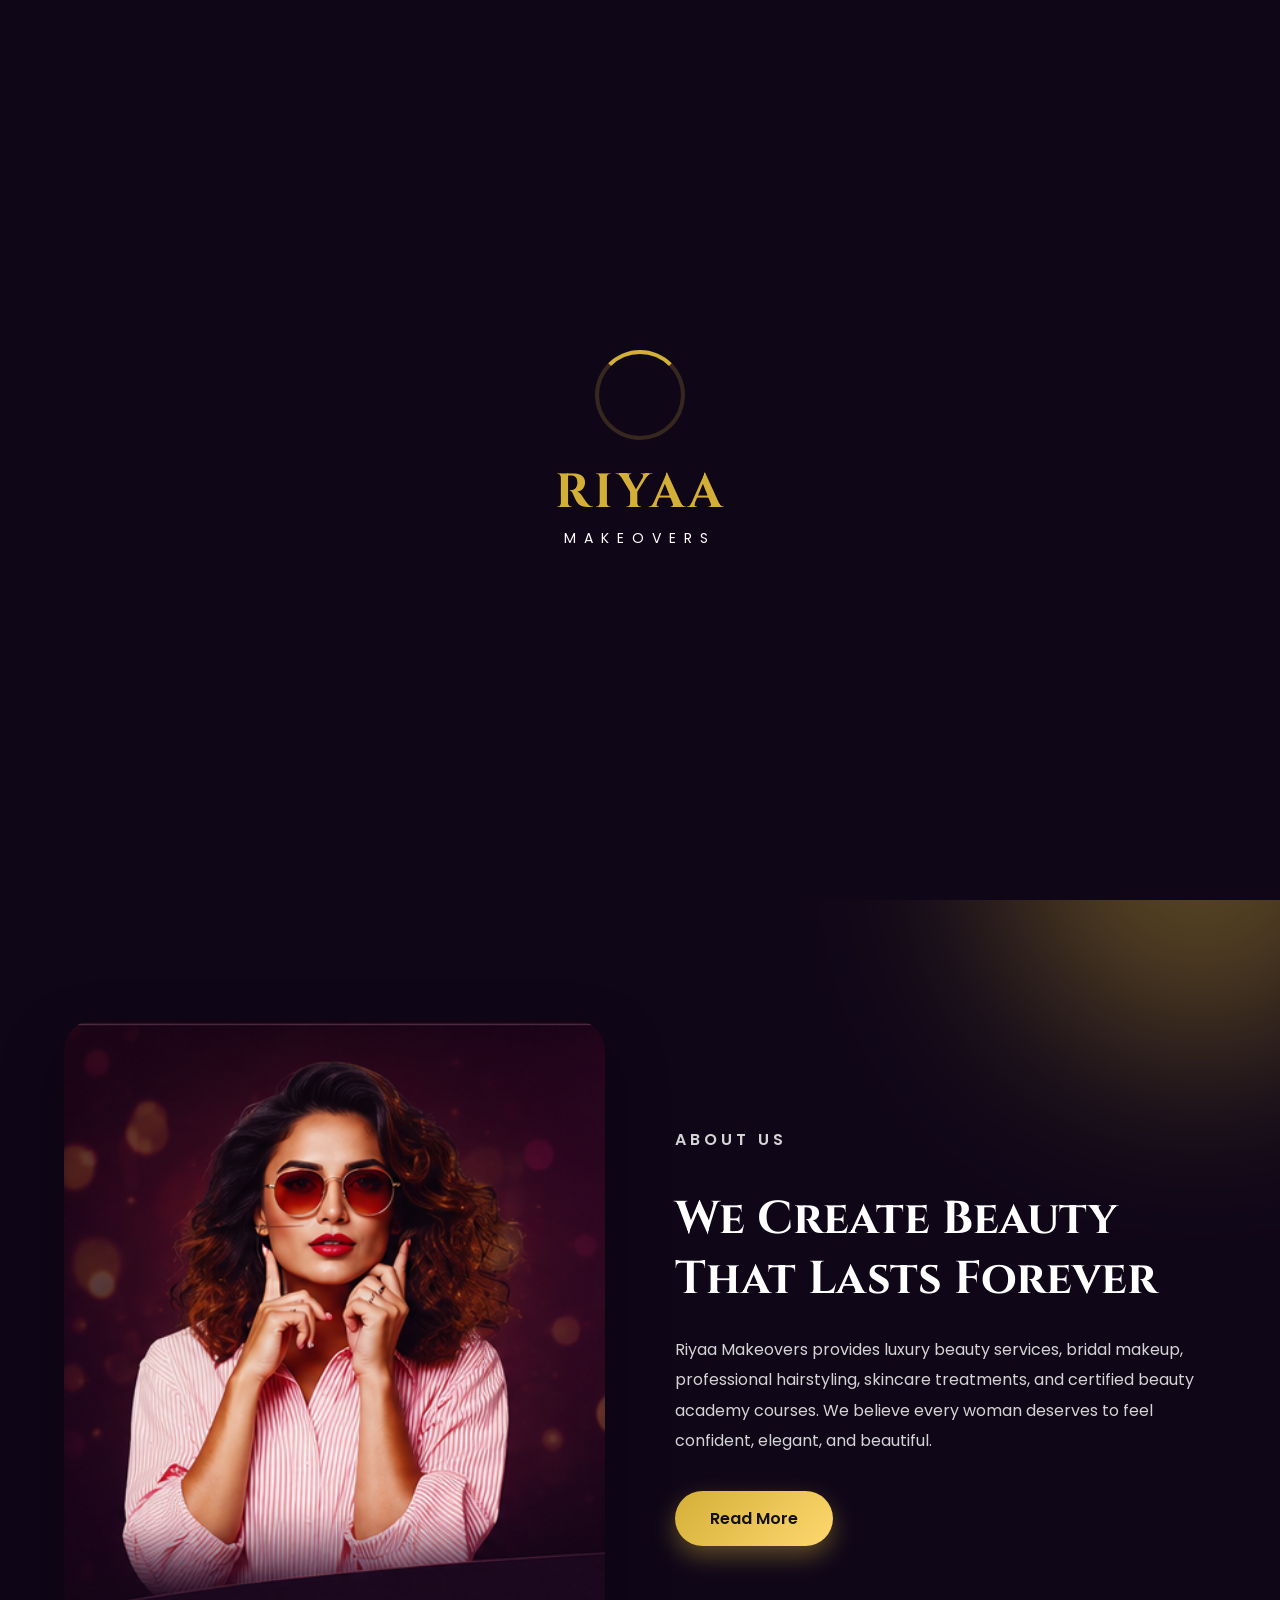
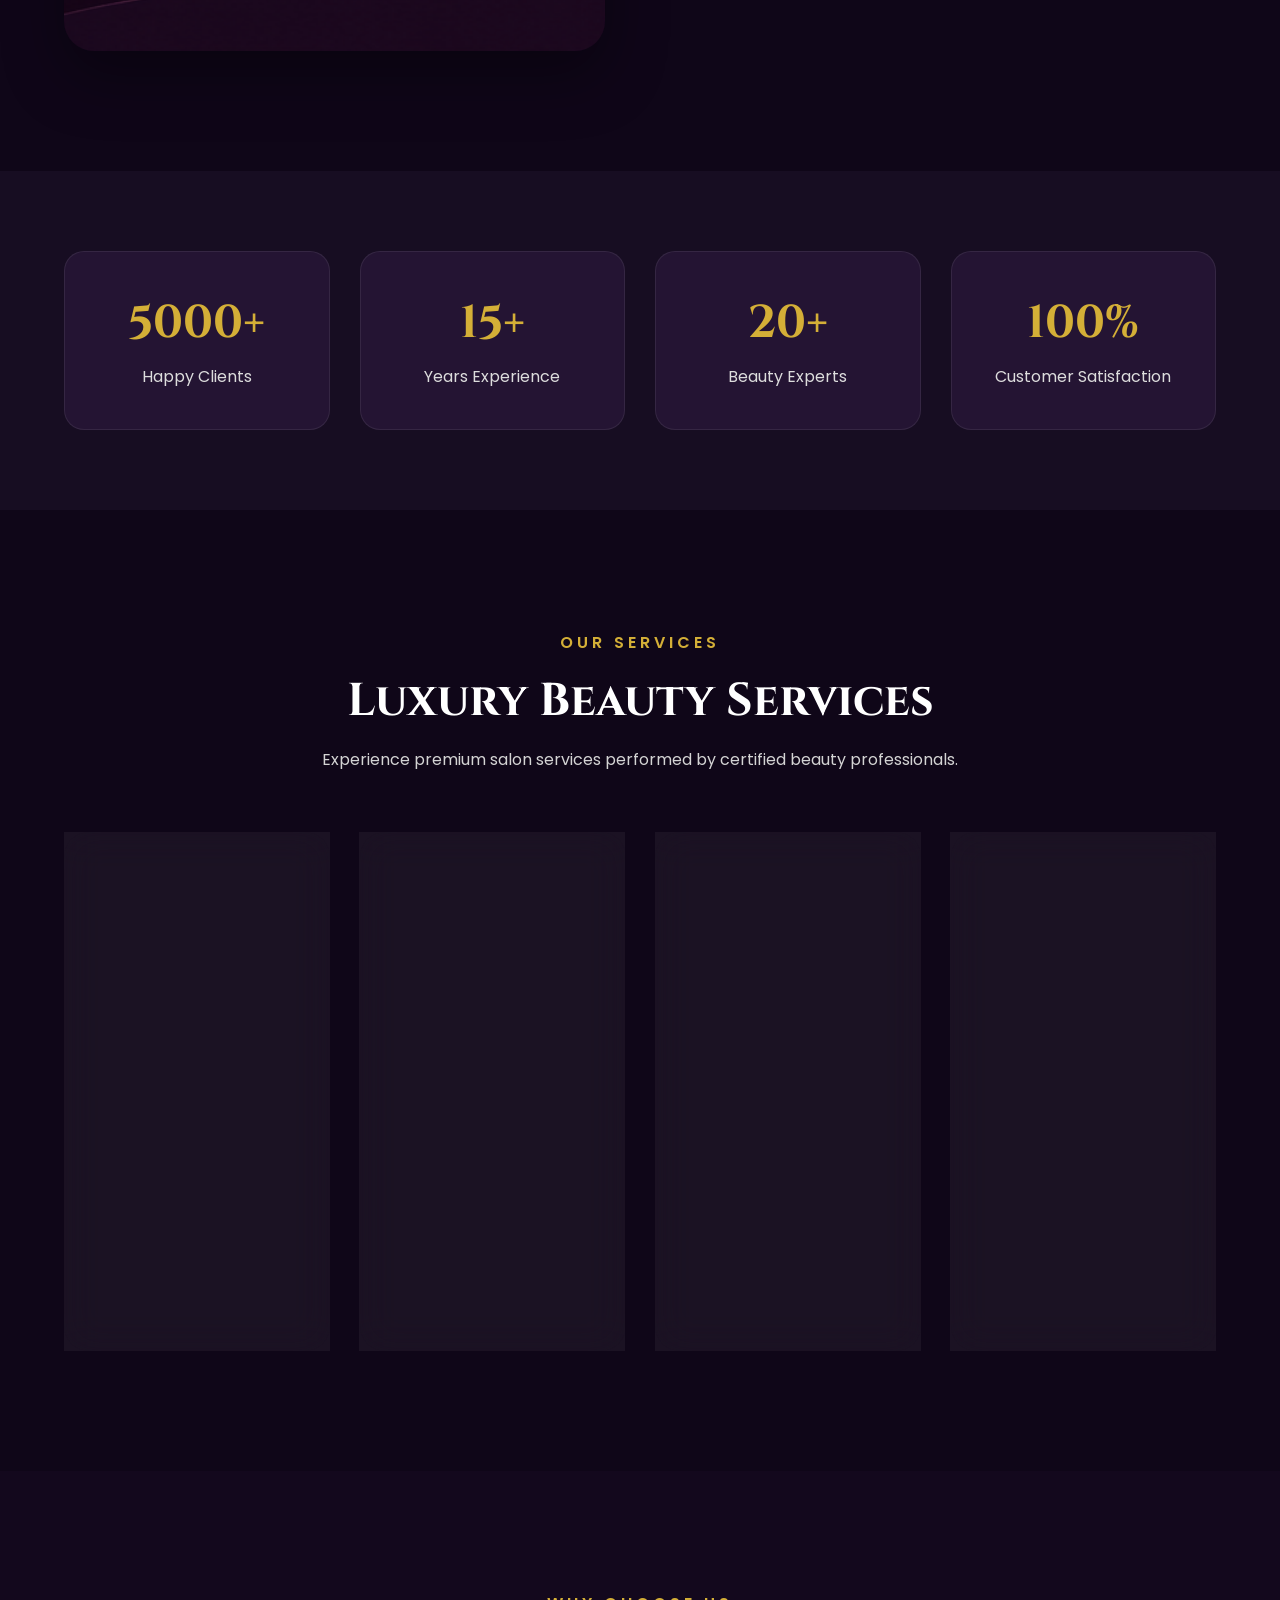
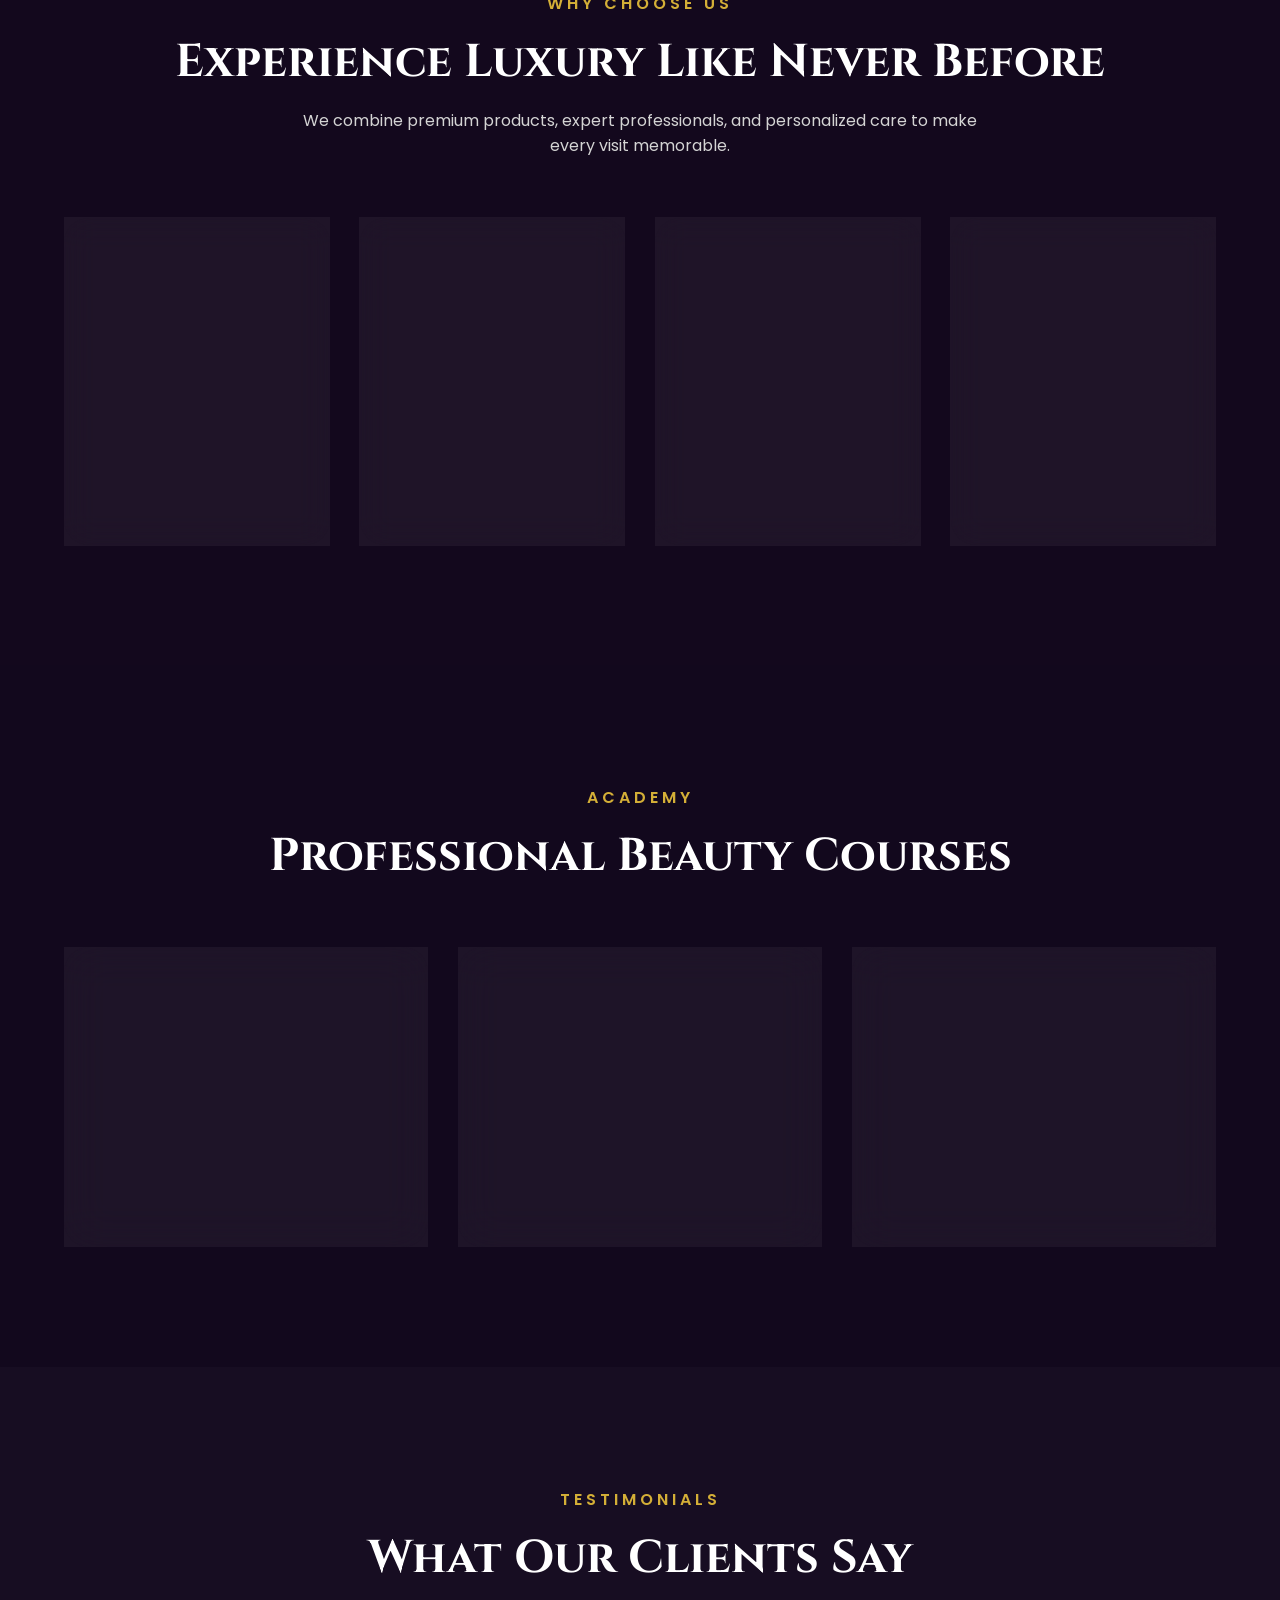
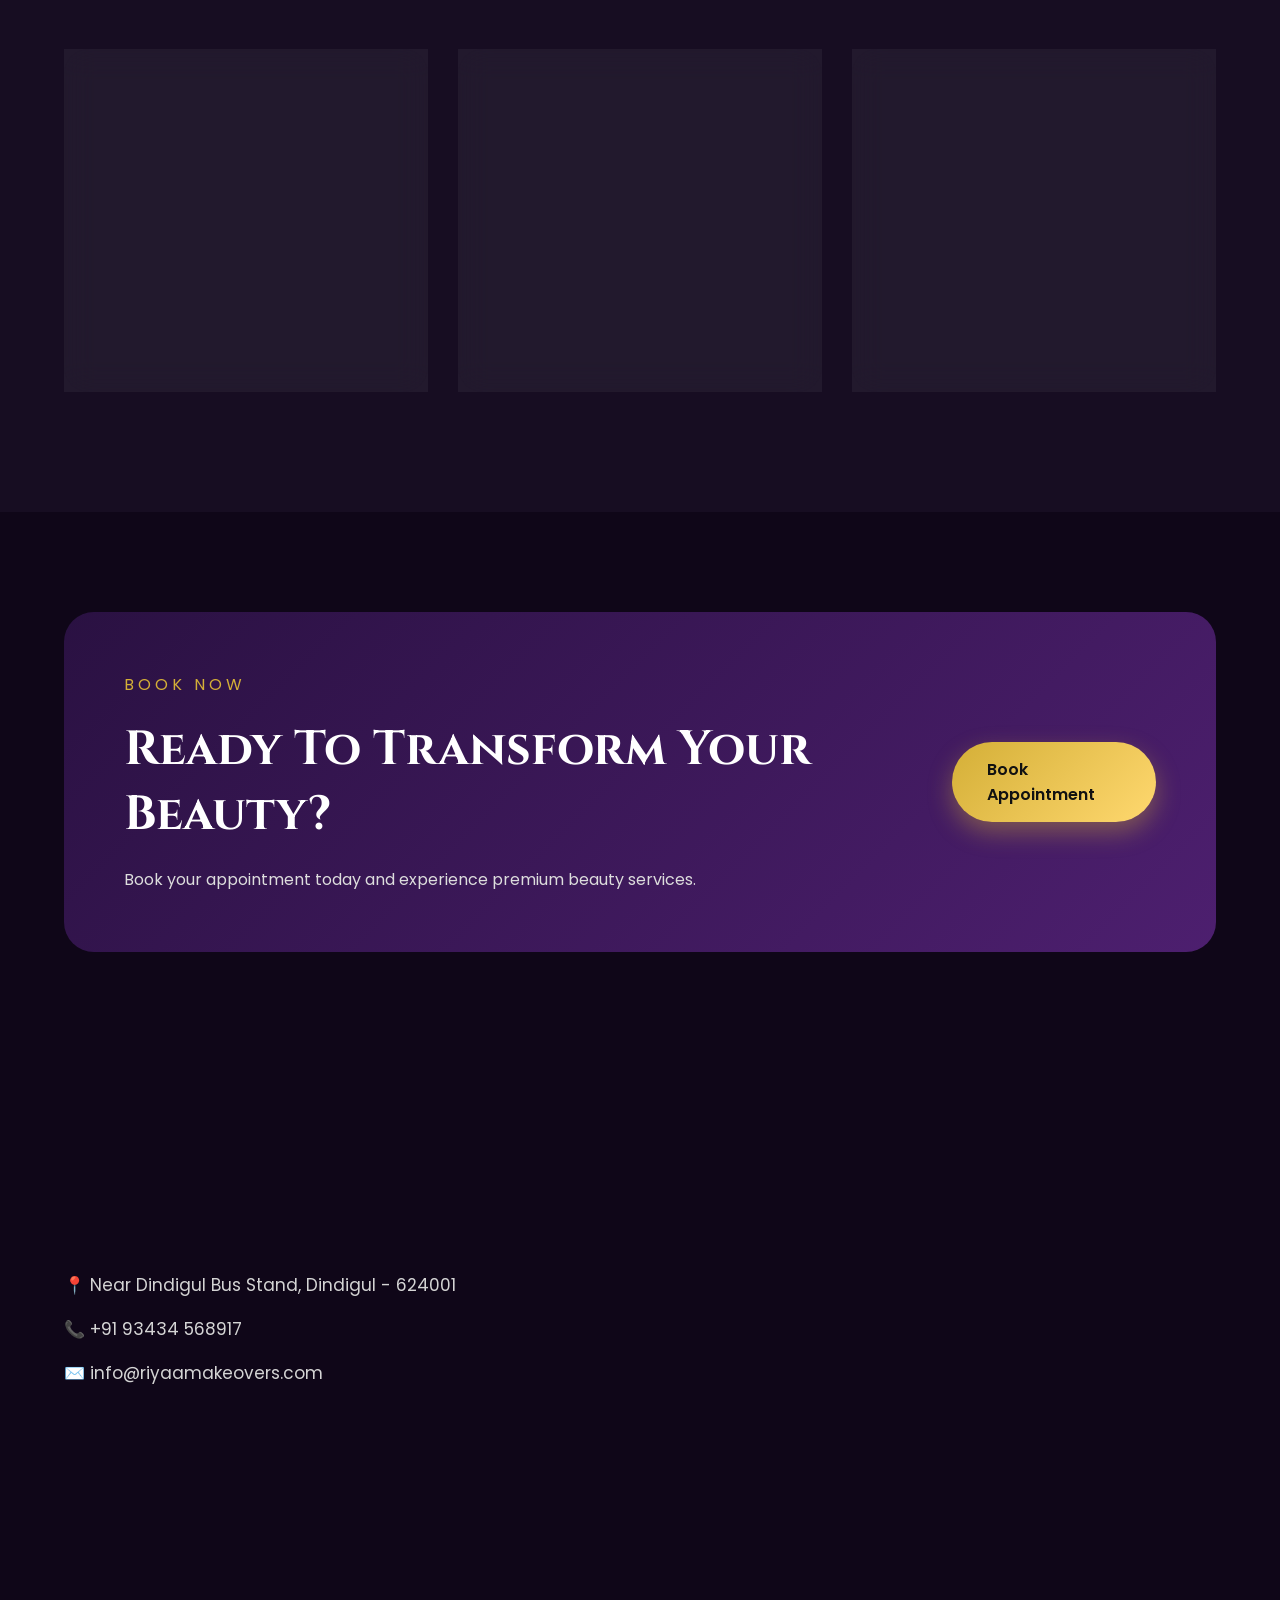
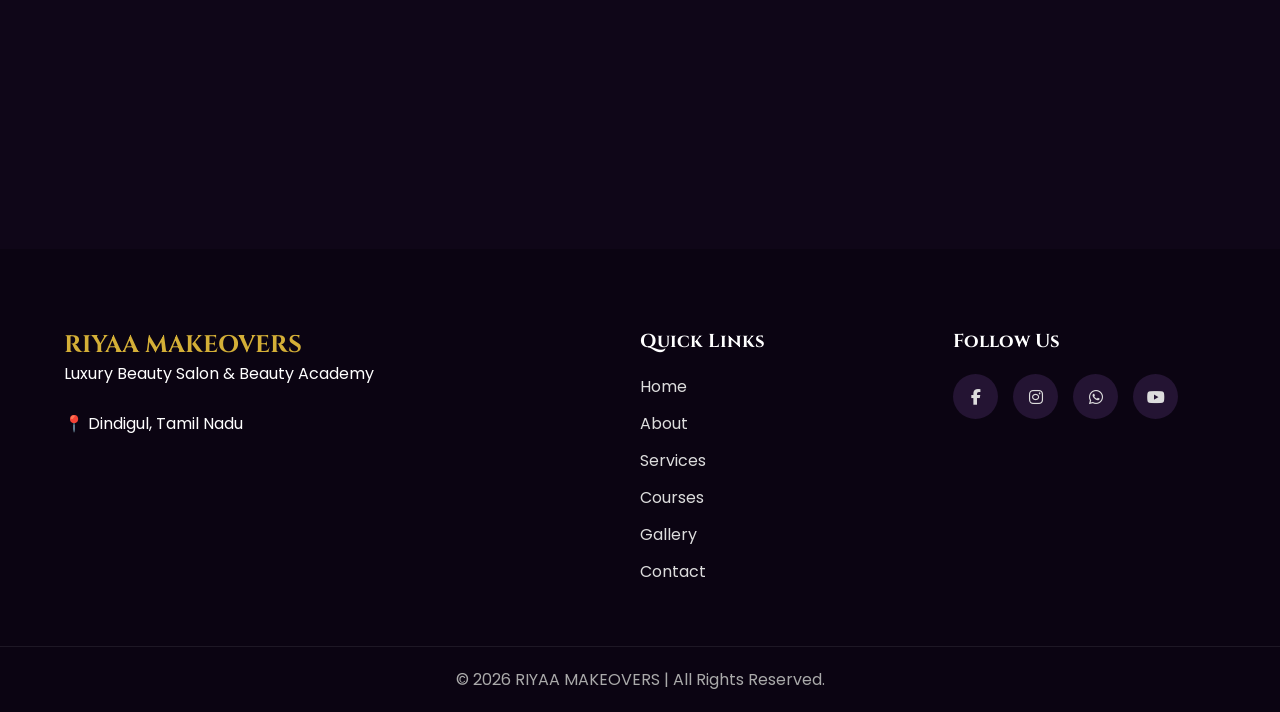
==== index.html @ b22c1e3c "initial commit" ====
<!DOCTYPE html>
<html lang="en">

<head>

    <meta charset="UTF-8">
    <meta name="viewport" content="width=device-width, initial-scale=1.0">

    <title>RIYAA MAKEOVERS | Luxury Beauty Salon</title>

    <!-- Google Fonts -->
    <link href="https://fonts.googleapis.com/css2?family=Cinzel:wght@400;600;700&family=Poppins:wght@300;400;500;600;700&display=swap" rel="stylesheet">

    <!-- Font Awesome -->
    <link rel="stylesheet"
        href="https://cdnjs.cloudflare.com/ajax/libs/font-awesome/6.7.1/css/all.min.css">

    <!-- AOS Animation -->
    <link rel="stylesheet"
        href="https://unpkg.com/aos@2.3.4/dist/aos.css">

    <!-- CSS -->
    <link rel="stylesheet" href="css/style.css">
    <link rel="stylesheet" href="css/responsive.css">

</head>

<body>

    <!--================ PRELOADER =================-->

<div id="preloader">

    <div class="loader">

        <div class="gold-ring"></div>

        <h2>RIYAA</h2>

        <span>MAKEOVERS</span>

    </div>

</div>

<!-- ================= Navbar ================= -->

<header class="header">

    <nav class="navbar container">

        <a href="index.html" class="logo">

            <h2>RIYAA</h2>

            <span>MAKEOVERS</span>

        </a>

        <ul class="nav-menu">

            <li><a href="index.html" class="active">Home</a></li>

            <li><a href="about.html">About</a></li>

            <li><a href="services.html">Services</a></li>

            <li><a href="courses.html">Courses</a></li>

            <li><a href="gallery.html">Gallery</a></li>

            <li><a href="contact.html">Contact</a></li>

        </ul>

        <a href="contact.html" class="btn">
            Book Appointment
        </a>

        <div class="menu-btn">
            <i class="fa-solid fa-bars"></i>
        </div>

    </nav>

</header>

<!-- ================= Hero ================= -->

<section class="hero">

    <!-- Left Side -->

    <div class="hero-left">

        <span class="hero-tag">
            Luxury Beauty Studio
        </span>

        <h1>

            Enhance Your

            <span>TRUE BEAUTY</span>

        </h1>

        <p>

            Bridal Makeup • Hair Styling • Skin Care •
            Beauty Academy

        </p>

        <div class="hero-buttons">

            <a href="contact.html" class="btn">
                Book Appointment
            </a>

            <a href="services.html" class="btn-outline">
                Explore Services
            </a>

        </div>

        <div class="hero-rating">

            ⭐⭐⭐⭐⭐

            <span>5000+ Happy Clients</span>

        </div>

    </div>

    <!-- Right Side -->

    <div class="hero-right">

        <div class="hero-image">

            <img src="images/right_model.png"
alt="Luxury Bridal Makeup">

        </div>

    </div>

    <div class="particles">

<span></span>

<span></span>

<span></span>

<span></span>

<span></span>

</div>

</section>

<!-- ================= Floating Glow ================= -->

<div class="glow glow1"></div>

<div class="glow glow2"></div>

<!-- ================= About Preview ================= -->

<section class="about-preview container">

    <div class="about-image" data-aos="fade-right">

        <img src="images/about.png"
alt="About Riyaa Makeovers">

    </div>

    <div class="about-content" data-aos="fade-left">

        <p class="section-tag">

            ABOUT US

        </p>

        <h2>

            We Create Beauty That Lasts Forever

        </h2>

        <p>

            Riyaa Makeovers provides luxury beauty services,
            bridal makeup,
            professional hairstyling,
            skincare treatments,
            and certified beauty academy courses.

            We believe every woman deserves to feel confident,
            elegant,
            and beautiful.

        </p>

        <a href="about.html" class="btn">

            Read More

        </a>

    </div>

</section>

<!-- ================= Statistics ================= -->

<section class="stats">

    <div class="container stats-container">

        <div class="stat-box">
            <h2>5000+</h2>
            <p>Happy Clients</p>
        </div>

        <div class="stat-box">
            <h2>15+</h2>
            <p>Years Experience</p>
        </div>

        <div class="stat-box">
            <h2>20+</h2>
            <p>Beauty Experts</p>
        </div>

        <div class="stat-box">
            <h2>100%</h2>
            <p>Customer Satisfaction</p>
        </div>

    </div>

</section>

<!-- ================= Services ================= -->

<section class="services container">

    <div class="section-title">

        <span>OUR SERVICES</span>

        <h2>Luxury Beauty Services</h2>

        <p>
            Experience premium salon services performed by
            certified beauty professionals.
        </p>

    </div>

    <div class="service-grid">

        <div class="service-card">

            <img src="images/bridal.jfif" alt="Bridal Makeup">

            <div class="service-content">

                <i class="fa-solid fa-crown"></i>

                <h3>Bridal Makeup</h3>

                <p>
                    Luxury bridal makeover with premium cosmetics.
                </p>

            </div>

        </div>

        <div class="service-card">

            <img src="images/hair_stylee.png" alt="Hair Styling">

            <div class="service-content">

                <i class="fa-solid fa-scissors"></i>

                <h3>Hair Styling</h3>

                <p>
                    Modern hairstyles for every special occasion.
                </p>

            </div>

        </div>

        <div class="service-card">

            <img src="images/skin_care.jfif" alt="Skin Care">

            <div class="service-content">

                <i class="fa-solid fa-spa"></i>

                <h3>Skin Care</h3>

                <p>
                    Professional facials & glowing skin treatments.
                </p>

            </div>

        </div>

        <div class="service-card">

            <img src="images/hair_spa.png" alt="Hair Spa">

            <div class="service-content">

                <i class="fa-solid fa-wand-magic-sparkles"></i>

                <h3>Hair Spa</h3>

                <p>
                    Nourishing treatments for healthy shiny hair.
                </p>

            </div>

        </div>

    </div>

</section>

<!--================ WHY CHOOSE US ================-->

<section class="why-choose">

    <div class="container">

        <div class="section-title">

            <span>WHY CHOOSE US</span>

            <h2>Experience Luxury Like Never Before</h2>

            <p>
                We combine premium products, expert professionals,
                and personalized care to make every visit memorable.
            </p>

        </div>

        <div class="choose-grid">

            <div class="choose-card">

                <i class="fa-solid fa-gem"></i>

                <h3>Premium Products</h3>

                <p>
                    We use only international quality beauty products.
                </p>

            </div>

            <div class="choose-card">

                <i class="fa-solid fa-user-tie"></i>

                <h3>Certified Experts</h3>

                <p>
                    Experienced artists trained in modern beauty trends.
                </p>

            </div>

            <div class="choose-card">

                <i class="fa-solid fa-heart"></i>

                <h3>Personal Care</h3>

                <p>
                    Every client receives customized beauty solutions.
                </p>

            </div>

            <div class="choose-card">

                <i class="fa-solid fa-award"></i>

                <h3>Luxury Experience</h3>

                <p>
                    Elegant interiors with a relaxing salon atmosphere.
                </p>

            </div>

        </div>

    </div>

</section>

<!-- ================= Courses ================= -->

<section class="courses">

    <div class="container">

        <div class="section-title">

            <span>ACADEMY</span>

            <h2>Professional Beauty Courses</h2>

        </div>

        <div class="course-grid">

            <div class="course-card">

                <i class="fa-solid fa-graduation-cap"></i>

                <h3>Professional Makeup Artist</h3>

                <p>6 Months Certification Program</p>

            </div>

            <div class="course-card">

                <i class="fa-solid fa-award"></i>

                <h3>Advanced Bridal Makeup</h3>

                <p>Master Class with Live Models</p>

            </div>

            <div class="course-card">

                <i class="fa-solid fa-certificate"></i>

                <h3>Beauty Parlour Diploma</h3>

                <p>Professional Career Training</p>

            </div>

        </div>

    </div>

</section>


<!-- ================= TESTIMONIAL ================= -->

<section class="testimonials">

    <div class="container">

        <div class="section-title">

            <span>TESTIMONIALS</span>

            <h2>What Our Clients Say</h2>

        </div>

        <div class="testimonial-grid">

            <div class="testimonial-card">

                <img src="images/priya.jfif" alt="">

                <h3>Priya</h3>

                <div class="stars">
                    ★★★★★
                </div>

                <p>

                    Amazing bridal makeup.
                    The team made my wedding day
                    truly memorable.

                </p>

            </div>

            <div class="testimonial-card">

                <img src="images/divya.jfif" alt="">

                <h3>Divya</h3>

                <div class="stars">
                    ★★★★★
                </div>

                <p>

                    Very professional service.
                    Highly recommended for bridal
                    makeup and hairstyles.

                </p>

            </div>

            <div class="testimonial-card">

                <img src="images/nisha.jfif" alt="">

                <h3>Nisha</h3>

                <div class="stars">
                    ★★★★★
                </div>

                <p>

                    Beautiful ambience,
                    friendly staff and
                    premium products.

                </p>

            </div>

        </div>

    </div>

</section>


<!-- ================= BOOK APPOINTMENT ================= -->

<section class="appointment">

    <div class="container appointment-container">

        <div class="appointment-content">

            <span>BOOK NOW</span>

            <h2>

                Ready To Transform
                Your Beauty?

            </h2>

            <p>

                Book your appointment today
                and experience premium
                beauty services.

            </p>

        </div>

        <div>

            <a href="contact.html" class="btn">

                Book Appointment

            </a>

        </div>

    </div>

</section>



<!-- ================= CONTACT ================= -->

<section class="contact-preview">

    <div class="container contact-grid">

        <div>

            <p>📍 Near Dindigul Bus Stand, Dindigul - 624001</p>

<p>📞 +91 93434 568917</p>

<p>✉️ info@riyaamakeovers.com</p>

        </div>

        <div>

            <iframe
src="https://maps.google.com/maps?q=Dindigul%20Tamil%20Nadu&t=&z=13&ie=UTF8&iwloc=&output=embed"
loading="lazy">
</iframe>

        </div>

    </div>

</section>

<!--================ BOOKING MODAL =================-->

<div class="booking-modal" id="bookingModal">

    <div class="booking-box">

        <span class="close-modal">&times;</span>

        <h2>Book Appointment</h2>

        <p>Luxury Beauty Experience Starts Here</p>

        <form id="bookingForm">

            <input type="text" placeholder="Full Name" required>

            <input type="tel" placeholder="Phone Number" required>

            <input type="email" placeholder="Email">

            <select>

                <option>Select Service</option>

                <option>Bridal Makeup</option>

                <option>Hair Styling</option>

                <option>Facial</option>

                <option>Hair Spa</option>

                <option>Beauty Course</option>

            </select>

            <input type="date">

            <textarea placeholder="Message"></textarea>

            <button type="submit" class="btn">

                Confirm Booking

            </button>

        </form>

    </div>

</div>



<!-- ================= FOOTER ================= -->

<footer>

    <div class="container footer-grid">

        <div>

            <h2>

                RIYAA MAKEOVERS

            </h2>

            <p>

Luxury Beauty Salon &
Beauty Academy

<br><br>

📍 Dindigul, Tamil Nadu

</p>

        </div>

        <div>

            <h3>Quick Links</h3>

            <ul>

                <li><a href="index.html">Home</a></li>

                <li><a href="about.html">About</a></li>

                <li><a href="services.html">Services</a></li>

                <li><a href="courses.html">Courses</a></li>

                <li><a href="gallery.html">Gallery</a></li>

                <li><a href="contact.html">Contact</a></li>

            </ul>

        </div>

        <div>

            <h3>Follow Us</h3>

            <div class="social-icons">

                <a href="#"><i class="fab fa-facebook-f"></i></a>

                <a href="#"><i class="fab fa-instagram"></i></a>

                <a href="#"><i class="fab fa-whatsapp"></i></a>

                <a href="#"><i class="fab fa-youtube"></i></a>

            </div>

        </div>

    </div>

    <div class="copyright">

        © 2026 RIYAA MAKEOVERS | All Rights Reserved.

    </div>

</footer>



<!-- ================= WHATSAPP ================= -->
<a href="https://wa.me/919343456891" target="_blank" class="whatsapp">

    <i class="fab fa-whatsapp"></i>

</a>



<!-- ================= SCROLL TOP ================= -->

<div class="scroll-top">

    <i class="fa-solid fa-arrow-up"></i>

</div>



<!-- ================= JS ================= -->

<script src="https://unpkg.com/aos@2.3.4/dist/aos.js"></script>

<script>

AOS.init({

duration:1000,

once:true

});

</script>

<script src="js/script.js"></script>



</body>

</html>
---- css/style.css ----
/*==============================
Google Font
==============================*/

*{
    margin:0;
    padding:0;
    box-sizing:border-box;
    scroll-behavior:smooth;
}

body{
    font-family:'Poppins',sans-serif;
    background:#0f0618;
    color:#fff;
    overflow-x:hidden;
}

h1,h2,h3,h4{
    font-family:'Cinzel',serif;
}

a{
    text-decoration:none;
}

ul{
    list-style:none;
}

img{
    width:100%;
    display:block;
}

.container{
    width:90%;
    max-width:1300px;
    margin:auto;
}

/*==============================
Colors
==============================*/

:root{

--primary:#D4AF37;
--secondary:#7E3AF2;
--dark:#0f0618;
--card:#1d112b;
--white:#fff;
--text:#d4d4d4;
--gradient:linear-gradient(135deg,#D4AF37,#FFD86F);

}

/*==============================
Buttons
==============================*/

.btn{

display:inline-block;

padding:15px 35px;

background:var(--gradient);

color:#111;

font-weight:600;

border-radius:40px;

transition:.4s;

box-shadow:0 10px 25px rgba(212,175,55,.4);

}

.btn:hover{

transform:translateY(-5px);

box-shadow:0 20px 40px rgba(212,175,55,.6);

}

.btn-outline{

display:inline-block;

padding:15px 35px;

border:2px solid var(--primary);

color:#fff;

border-radius:40px;

margin-left:15px;

transition:.4s;

}

.btn-outline:hover{

background:var(--primary);

color:#111;

}

/*==============================
Navbar
==============================*/

.header{

position:fixed;

top:0;

left:0;

width:100%;

z-index:1000;

background:rgba(15,6,24,.75);

backdrop-filter:blur(20px);

border-bottom:1px solid rgba(255,255,255,.08);

}

.navbar{

height:90px;

display:flex;

justify-content:space-between;

align-items:center;

}

.logo h2{

color:var(--primary);

font-size:34px;

letter-spacing:2px;

}

.logo span{

font-size:13px;

letter-spacing:5px;

color:#ddd;

}

.nav-menu{

display:flex;

gap:35px;

}

.nav-menu a{

color:white;

font-weight:500;

transition:.3s;

position:relative;

}

.nav-menu a:hover,

.nav-menu .active{

color:var(--primary);

}

.nav-menu a::after{

content:'';

position:absolute;

left:0;

bottom:-8px;

width:0;

height:2px;

background:var(--primary);

transition:.3s;

}

.nav-menu a:hover::after{

width:100%;

}

.menu-btn{

display:none;

font-size:28px;

cursor:pointer;

color:white;

}

/*==============================
Hero
==============================*/
/*====================================
Premium Hero
====================================*/

.hero{

min-height:100vh;

display:flex;

justify-content:space-between;

align-items:center;

padding:90px 8% 40px;

margin:0;

background:

radial-gradient(circle at top right,#6a1b9a22,transparent),

linear-gradient(135deg,#0f0618,#1b0d26,#100617);

overflow:hidden;

position:relative;

}

.hero-left{

width:50%;

z-index:2;

}

.hero-tag{

display:inline-block;

padding:8px 20px;

background:rgba(212,175,55,.15);

border:1px solid #D4AF37;

border-radius:30px;

color:#D4AF37;

margin-bottom:25px;

}

.hero h1{

font-size:72px;

line-height:1.1;

margin-bottom:25px;

}

.hero h1 span{

display:block;

background:linear-gradient(90deg,#FFD86F,#D4AF37);

-webkit-background-clip:text;

-webkit-text-fill-color:transparent;

}

.hero p{

font-size:18px;

color:#ccc;

line-height:1.8;

margin-bottom:40px;

}

.hero-buttons{

display:flex;

gap:20px;

margin-bottom:35px;

}

.hero-rating{

display:flex;

align-items:center;

gap:15px;

font-size:18px;

color:#FFD86F;

}

.hero-right{

width:45%;

display:flex;

justify-content:center;

position:relative;

}

.hero-image{

width:500px;

height:650px;

border-radius:30px;

overflow:hidden;

position:relative;

}

.hero-image::before{

content:"";

position:absolute;

width:500px;

height:500px;

background:#D4AF37;

filter:blur(120px);

opacity:.25;

z-index:-1;

animation:glow 5s infinite alternate;

}

.hero-image img{

width:100%;

height:100%;

object-fit:cover;

animation:floatImage 5s ease-in-out infinite;

}

@keyframes floatImage{

0%{

transform:translateY(0px);

}

50%{

transform:translateY(-20px);

}

100%{

transform:translateY(0px);

}

}

@keyframes glow{

0%{

transform:scale(1);

}

100%{

transform:scale(1.25);

}

}

.particles span{

position:absolute;

width:8px;

height:8px;

background:#D4AF37;

border-radius:50%;

animation:particle 10s linear infinite;

}

.particles span:nth-child(1){

left:10%;

animation-delay:0s;

}

.particles span:nth-child(2){

left:35%;

animation-delay:2s;

}

.particles span:nth-child(3){

left:60%;

animation-delay:4s;

}

.particles span:nth-child(4){

left:80%;

animation-delay:6s;

}

.particles span:nth-child(5){

left:95%;

animation-delay:8s;

}

@keyframes particle{

0%{

transform:translateY(100vh);

opacity:0;

}

30%{

opacity:1;

}

100%{

transform:translateY(-120px);

opacity:0;

}

}

/*====================================
Floating Glow Background
====================================*/

.glow{
    position:absolute;
    border-radius:50%;
    filter:blur(100px);
    opacity:.4;
    z-index:0;
}

.glow1{
    width:350px;
    height:350px;
    background:#7E3AF2;
    top:120px;
    left:-100px;
    animation:moveGlow1 8s infinite alternate ease-in-out;
}

.glow2{
    width:400px;
    height:400px;
    background:#D4AF37;
    bottom:-150px;
    right:-120px;
    animation:moveGlow2 10s infinite alternate ease-in-out;
}

/*====================================
About Section
====================================*/

.about-preview{

    display:grid;
    grid-template-columns:1fr 1fr;
    gap:70px;
    align-items:center;
    padding:120px 0;
}

.about-image img{

    border-radius:30px;
    box-shadow:0 25px 60px rgba(0,0,0,.35);

}

.section-tag{

    color:var(--primary);
    font-weight:600;
    letter-spacing:4px;
    margin-bottom:20px;
}

.about-content h2{

    font-size:46px;
    margin-bottom:25px;
    line-height:1.3;

}

.about-content p{

    color:var(--text);
    line-height:1.9;
    margin-bottom:35px;

}

/*====================================
Statistics
====================================*/

.stats{

    padding:80px 0;
    background:#170d22;

}

.stats-container{

    display:grid;
    grid-template-columns:repeat(4,1fr);
    gap:30px;

}

.stat-box{

    background:#241433;
    border-radius:20px;
    padding:40px;
    text-align:center;
    transition:.4s;
    border:1px solid rgba(255,255,255,.08);

}

.stat-box:hover{

    transform:translateY(-12px);
    border-color:var(--primary);
    box-shadow:0 20px 40px rgba(212,175,55,.18);

}

.stat-box h2{

    font-size:46px;
    color:var(--primary);
    margin-bottom:10px;

}

.stat-box p{

    color:#ddd;

}

/*====================================
Section Title
====================================*/

.section-title{

    text-align:center;
    margin-bottom:60px;

}

.section-title span{

    color:var(--primary);
    letter-spacing:4px;
    font-weight:600;

}

.section-title h2{

    font-size:46px;
    margin-top:15px;
    margin-bottom:15px;

}

.section-title p{

    color:var(--text);
    max-width:700px;
    margin:auto;

}

/*====================================
Services
====================================*/

.services{

    padding:120px 0;

}

.service-grid{

    display:grid;
    grid-template-columns:repeat(4,1fr);
    gap:30px;

}

.service-card{

    background:rgba(255,255,255,.05);
    backdrop-filter:blur(18px);
    border-radius:25px;
    overflow:hidden;
    transition:.45s;
    border:1px solid rgba(255,255,255,.08);

}

.service-card:hover{

    transform:translateY(-15px);
    box-shadow:0 25px 60px rgba(212,175,55,.22);

}

.service-card img{

    height:260px;
    object-fit:cover;
    transition:.5s;

}

.service-card:hover img{

    transform:scale(1.08);

}

.service-content{

    padding:30px;

}

.service-content i{

    font-size:36px;
    color:var(--primary);
    margin-bottom:18px;

}

.service-content h3{

    margin-bottom:15px;
    font-size:26px;

}

.service-content p{

    color:var(--text);
    line-height:1.8;

}

/*====================================
Courses Section
====================================*/

.courses{
    padding:120px 0;
    background:#12081d;
}

.course-grid{
    display:grid;
    grid-template-columns:repeat(3,1fr);
    gap:30px;
}

.course-card{
    background:rgba(255,255,255,.05);
    backdrop-filter:blur(20px);
    border-radius:25px;
    padding:50px 35px;
    text-align:center;
    transition:.4s;
    border:1px solid rgba(255,255,255,.08);
}

.course-card:hover{
    transform:translateY(-15px);
    border-color:var(--primary);
    box-shadow:0 20px 50px rgba(212,175,55,.25);
}

.course-card i{
    font-size:55px;
    color:var(--primary);
    margin-bottom:25px;
}

.course-card h3{
    font-size:28px;
    margin-bottom:15px;
}

.course-card p{
    color:var(--text);
    line-height:1.8;
}

/*====================================
Gallery
====================================*/

.gallery{
    padding:120px 0;
}

.gallery-grid{
    display:grid;
    grid-template-columns:repeat(3,1fr);
    gap:25px;
}

.gallery-grid img{
    height:350px;
    object-fit:cover;
    border-radius:20px;
    transition:.5s;
    cursor:pointer;
}

.gallery-grid img:hover{
    transform:scale(1.05);
    box-shadow:0 20px 50px rgba(212,175,55,.30);
}

/*====================================
Testimonials
====================================*/

.testimonials{
    padding:120px 0;
    background:#170d22;
}

.testimonial-grid{
    display:grid;
    grid-template-columns:repeat(3,1fr);
    gap:30px;
}

.testimonial-card{
    background:rgba(255,255,255,.05);
    backdrop-filter:blur(15px);
    border-radius:25px;
    padding:35px;
    text-align:center;
    transition:.4s;
}

.testimonial-card:hover{
    transform:translateY(-10px);
    box-shadow:0 20px 45px rgba(212,175,55,.20);
}

.testimonial-card img{
    width:90px;
    height:90px;
    border-radius:50%;
    object-fit:cover;
    margin:auto;
    margin-bottom:20px;
    border:3px solid var(--primary);
}

.testimonial-card h3{
    margin-bottom:10px;
}

.stars{
    color:#FFD700;
    font-size:18px;
    margin-bottom:15px;
}

.testimonial-card p{
    color:var(--text);
    line-height:1.8;
}

/*====================================
Appointment Banner
====================================*/

.appointment{
    padding:100px 0;
}

.appointment-container{
    background:linear-gradient(135deg,#2a1142,#4d1f6f);
    border-radius:30px;
    padding:60px;
    display:flex;
    justify-content:space-between;
    align-items:center;
}

.appointment-content span{
    color:var(--primary);
    letter-spacing:4px;
}

.appointment-content h2{
    font-size:48px;
    margin:20px 0;
}

.appointment-content p{
    color:#ddd;
}

/*====================================
Contact
====================================*/

.contact-preview{
    padding:120px 0;
}

.contact-grid{
    display:grid;
    grid-template-columns:1fr 1fr;
    gap:60px;
}

.contact-grid iframe{
    width:100%;
    height:350px;
    border:none;
    border-radius:20px;
}

.contact-grid h2{
    margin-bottom:25px;
}

.contact-grid p{
    margin-bottom:18px;
    color:var(--text);
    font-size:17px;
}

/*====================================
Footer
====================================*/

footer{
    background:#0b0412;
    padding-top:80px;
}

.footer-grid{
    display:grid;
    grid-template-columns:2fr 1fr 1fr;
    gap:50px;
    padding-bottom:50px;
}

.footer-grid h2{
    color:var(--primary);
}

.footer-grid h3{
    margin-bottom:20px;
}

.footer-grid ul li{
    margin-bottom:12px;
}

.footer-grid a{
    color:#ddd;
    transition:.3s;
}

.footer-grid a:hover{
    color:var(--primary);
}

.social-icons{
    display:flex;
    gap:15px;
}

.social-icons a{
    width:45px;
    height:45px;
    display:flex;
    justify-content:center;
    align-items:center;
    background:#241433;
    border-radius:50%;
    transition:.3s;
}

.social-icons a:hover{
    background:var(--primary);
    color:#111;
}

.copyright{
    text-align:center;
    padding:20px;
    border-top:1px solid rgba(255,255,255,.08);
    color:#aaa;
}

/*====================================
Floating Buttons
====================================*/

.whatsapp,
.scroll-top{
    position:fixed;
    right:25px;
    width:55px;
    height:55px;
    border-radius:50%;
    display:flex;
    justify-content:center;
    align-items:center;
    color:#fff;
    font-size:24px;
    z-index:999;
    cursor:pointer;
}

.whatsapp{
    bottom:90px;
    background:#25D366;
}

.scroll-top{
    bottom:20px;
    background:var(--primary);
    color:#111;
}

/*====================================
Animations
====================================*/

@keyframes float{
    0%{
        transform:translateY(0);
    }
    50%{
        transform:translateY(-20px);
    }
    100%{
        transform:translateY(0);
    }
}

@keyframes moveGlow1{
    from{
        transform:translate(0,0);
    }
    to{
        transform:translate(100px,80px);
    }
}

@keyframes moveGlow2{
    from{
        transform:translate(0,0);
    }
    to{
        transform:translate(-100px,-60px);
    }
}

/*==============================
Mouse Glow
==============================*/

.mouse-glow{

position:fixed;

width:180px;

height:180px;

background:radial-gradient(circle,rgba(212,175,55,.18),transparent);

pointer-events:none;

border-radius:50%;

transform:translate(-50%,-50%);

z-index:0;

transition:.08s;

}

.scroll-top{

display:none;

}

/*==============================
Booking Modal
==============================*/

.booking-modal{

position:fixed;

top:0;

left:0;

width:100%;

height:100%;

background:rgba(0,0,0,.75);

display:flex;

justify-content:center;

align-items:center;

opacity:0;

visibility:hidden;

transition:.4s;

z-index:99999;

backdrop-filter:blur(8px);

}

.booking-modal.active{

opacity:1;

visibility:visible;

}

.booking-box{

width:500px;

background:#1a0d27;

padding:40px;

border-radius:25px;

border:1px solid rgba(255,255,255,.1);

box-shadow:0 20px 50px rgba(0,0,0,.5);

position:relative;

animation:popup .4s ease;

}

.booking-box h2{

text-align:center;

margin-bottom:10px;

color:var(--primary);

}

.booking-box p{

text-align:center;

margin-bottom:30px;

color:#bbb;

}

.booking-box input,

.booking-box select,

.booking-box textarea{

width:100%;

padding:15px;

margin-bottom:18px;

border:none;

border-radius:12px;

background:#2a173c;

color:white;

outline:none;

}

.booking-box textarea{

height:120px;

resize:none;

}

.close-modal{

position:absolute;

top:15px;

right:20px;

font-size:30px;

cursor:pointer;

color:white;

}

@keyframes popup{

from{

transform:scale(.7);

opacity:0;

}

to{

transform:scale(1);

opacity:1;

}

}

/*====================================
Preloader
====================================*/

#preloader{

position:fixed;

top:0;

left:0;

width:100%;

height:100%;

background:#0f0618;

display:flex;

justify-content:center;

align-items:center;

z-index:999999;

transition:.8s;

}

.loader{

text-align:center;

}

.loader h2{

color:#D4AF37;

font-size:48px;

letter-spacing:4px;

margin-top:20px;

}

.loader span{

color:white;

letter-spacing:8px;

font-size:14px;

}

.gold-ring{

width:90px;

height:90px;

border-radius:50%;

border:4px solid rgba(212,175,55,.2);

border-top:4px solid #D4AF37;

margin:auto;

animation:spin 1.2s linear infinite;

}

@keyframes spin{

100%{

transform:rotate(360deg);

}
}

/*====================================
Why Choose Us
====================================*/

.why-choose{

padding:120px 0;

background:#13081d;

}

.choose-grid{

display:grid;

grid-template-columns:repeat(4,1fr);

gap:30px;

margin-top:60px;

}

.choose-card{

background:rgba(255,255,255,.05);

backdrop-filter:blur(15px);

padding:40px;

text-align:center;

border-radius:25px;

transition:.4s;

border:1px solid rgba(255,255,255,.08);

}

.choose-card:hover{

transform:translateY(-15px);

box-shadow:0 20px 50px rgba(212,175,55,.2);

border-color:#D4AF37;

}

.choose-card i{

font-size:55px;

color:#D4AF37;

margin-bottom:25px;

}

.choose-card h3{

margin-bottom:15px;

font-size:24px;

}

.choose-card p{

color:#cfcfcf;

line-height:1.8;

}

/*==============================
Page Banner
==============================*/

.page-banner{

padding:180px 0 80px;

text-align:center;

background:linear-gradient(135deg,#13081d,#2d1247);

}

.page-banner h1{

font-size:60px;

color:#D4AF37;

margin-bottom:15px;

}

.page-banner p{

color:#ddd;

}

/*==============================
About Page
==============================*/

.about-page{

display:grid;

grid-template-columns:1fr 1fr;

gap:70px;

padding:100px 0;

align-items:center;

}

.about-page img{

border-radius:25px;

}

.mission{

padding:100px 0;

background:#170d22;

}

.mission-grid{

display:grid;

grid-template-columns:repeat(3,1fr);

gap:30px;

}

.mission-box{

padding:40px;

background:#241433;

text-align:center;

border-radius:20px;

}

.mission-box i{

font-size:50px;

color:#D4AF37;

margin-bottom:20px;

}

.team{

padding:100px 0;

}

.team-grid{

display:grid;

grid-template-columns:repeat(3,1fr);

gap:30px;

}

.team-card{

text-align:center;

background:#241433;

padding:20px;

border-radius:20px;

transition:.3s;

}

.team-card:hover{

transform:translateY(-10px);

}

.team-card img{

height:350px;

object-fit:cover;

border-radius:20px;

margin-bottom:20px;

}

/*==============================
Services Page
==============================*/

.services-page{

padding:100px 0;

display:grid;

grid-template-columns:repeat(3,1fr);

gap:35px;

}

.services-page .service-card{

background:#241433;

border-radius:25px;

overflow:hidden;

transition:.4s;

}

.services-page .service-card:hover{

transform:translateY(-12px);

box-shadow:0 20px 45px rgba(212,175,55,.25);

}

.services-page img{

height:260px;

object-fit:cover;

}

.services-page .service-content{

padding:30px;

text-align:center;

}

.services-page h3{

margin-bottom:15px;

}

.services-page h4{

margin:20px 0;

color:#D4AF37;

font-size:24px;

}

/*==============================
Courses Page
==============================*/

.courses-page{

padding:100px 0;

display:grid;

grid-template-columns:repeat(3,1fr);

gap:35px;

}

.courses-page .course-card{

background:#241433;

padding:40px;

border-radius:25px;

text-align:center;

transition:.4s;

}

.courses-page .course-card:hover{

transform:translateY(-12px);

box-shadow:0 20px 45px rgba(212,175,55,.25);

}

.courses-page i{

font-size:55px;

color:#D4AF37;

margin-bottom:20px;

}

.courses-page ul{

text-align:left;

margin:25px 0;

}

.courses-page ul li{

margin-bottom:12px;

color:#ddd;

}

.courses-page h4{

color:#D4AF37;

font-size:28px;

margin-bottom:25px;

}

/*==============================
Academy Benefits
==============================*/

.academy-benefits{

padding:100px 0;

background:#170d22;

}

.benefit-grid{

display:grid;

grid-template-columns:repeat(4,1fr);

gap:30px;

}

.benefit-card{

background:#241433;

padding:40px;

text-align:center;

border-radius:20px;

transition:.4s;

}

.benefit-card:hover{

transform:translateY(-10px);

}

.benefit-card i{

font-size:45px;

color:#D4AF37;

margin-bottom:20px;

}

/*==============================
Gallery Page
==============================*/

.gallery-page{

padding:100px 0;

display:grid;

grid-template-columns:repeat(4,1fr);

gap:25px;

}

.gallery-item{

position:relative;

overflow:hidden;

border-radius:20px;

cursor:pointer;

}

.gallery-item img{

width:100%;

height:350px;

object-fit:cover;

transition:.5s;

}

.gallery-item:hover img{

transform:scale(1.1);

}

.overlay{

position:absolute;

left:0;

bottom:-100%;

width:100%;

padding:25px;

background:linear-gradient(transparent,rgba(0,0,0,.85));

transition:.4s;

}

.gallery-item:hover .overlay{

bottom:0;

}

.overlay h3{

color:#fff;

font-size:24px;

}

.lightbox{

display:none;

position:fixed;

top:0;

left:0;

width:100%;

height:100%;

background:rgba(0,0,0,.9);

justify-content:center;

align-items:center;

z-index:9999;

}

.lightbox img{

max-width:85%;

max-height:85%;

border-radius:15px;

}

.close-lightbox{

position:absolute;

top:30px;

right:40px;

font-size:45px;

color:#fff;

cursor:pointer;

}

.contact-grid{

display:grid;

grid-template-columns:1fr 1fr;

gap:60px;

padding:100px 0;

}

.contact-info h2{

margin-bottom:20px;

font-size:40px;

}

.info-box{

display:flex;

align-items:flex-start;

gap:20px;

margin:30px 0;

}

.info-box i{

font-size:28px;

color:#D4AF37;

width:60px;

height:60px;

display:flex;

align-items:center;

justify-content:center;

background:#241433;

border-radius:50%;

}

.contact-form{

background:#241433;

padding:40px;

border-radius:25px;

}

.contact-form input,

.contact-form select,

.contact-form textarea{

width:100%;

padding:15px;

margin-bottom:20px;

border:none;

background:#32184a;

color:#fff;

border-radius:10px;

}

.contact-form textarea{

height:140px;

resize:none;

}

.map-section iframe{

width:100%;

height:450px;

border:none;

}
---- css/responsive.css ----
/*===================================== Laptop (1200px) =====================================*/
@media(max-width:1200px) {
    .container {
        width: 95%;
    }

    .hero h1 {
        font-size: 60px;
    }

    .hero-right img {
        width: 450px;
    }

    .service-grid {
        grid-template-columns: repeat(2, 1fr);
    }

    .course-grid {
        grid-template-columns: repeat(2, 1fr);
    }

    .gallery-grid {
        grid-template-columns: repeat(2, 1fr);
    }
}

/*===================================== Tablet (992px) =====================================*/
@media(max-width:992px) {
    .navbar {
        height: 80px;
    }

    .menu-btn {
        display: block;
        font-size: 28px;
    }

    .nav-menu {
        position: absolute;
        top: 80px;
        left: -100%;
        width: 100%;
        background: #16081f;
        flex-direction: column;
        text-align: center;
        padding: 40px 0;
        transition: .4s;
    }

    .nav-menu.active {
        left: 0;
    }

    .nav-menu li {
        margin: 20px 0;
    }

    .hero {
        grid-template-columns: 1fr;
        text-align: center;
        padding-top: 150px;
    }

    .hero-right {
        order: -1;
    }

    .hero-right img {
        width: 380px;
    }

    .hero-btns {
        justify-content: center;
    }

    .hero-features {
        justify-content: center;
    }

    .about-preview {
        grid-template-columns: 1fr;
    }

    .stats-container {
        grid-template-columns: repeat(2, 1fr);
    }

    .service-grid {
        grid-template-columns: repeat(2, 1fr);
    }

    .course-grid {
        grid-template-columns: repeat(2, 1fr);
    }

    .gallery-grid {
        grid-template-columns: repeat(2, 1fr);
    }

    .testimonial-grid {
        grid-template-columns: 1fr;
    }

    .contact-grid {
        grid-template-columns: 1fr;
    }

    .footer-grid {
        grid-template-columns: 1fr;
        text-align: center;
    }

    .social-icons {
        justify-content: center;
    }

    .appointment-container {
        flex-direction: column;
        text-align: center;
        gap: 30px;
    }
}

/*===================================== Mobile (768px) =====================================*/
@media(max-width:768px) {
    .hero h1 {
        font-size: 42px;
    }

    .hero-description {
        font-size: 16px;
    }

    .hero-right img {
        width: 300px;
    }

    .hero-btns {
        flex-direction: column;
        gap: 15px;
    }

    .btn-outline {
        margin-left: 0;
    }

    .hero-features {
        flex-direction: column;
    }

    .stats-container {
        grid-template-columns: 1fr;
    }

    .service-grid {
        grid-template-columns: 1fr;
    }

    .course-grid {
        grid-template-columns: 1fr;
    }

    .gallery-grid {
        grid-template-columns: 1fr;
    }

    .gallery-grid img {
        height: 280px;
    }

    .about-content h2 {
        font-size: 34px;
    }

    .section-title h2 {
        font-size: 34px;
    }

    .appointment-content h2 {
        font-size: 34px;
    }

    .footer-grid {
        gap: 40px;
    }

    .whatsapp {
        width: 50px;
        height: 50px;
    }

    .scroll-top {
        width: 50px;
        height: 50px;
    }
}

/*===================================== Small Mobile (480px) =====================================*/
@media(max-width:480px) {
    .hero {
        padding-top: 120px;
    }

    .hero h1 {
        font-size: 34px;
    }

    .hero-right img {
        width: 250px;
    }

    .logo h2 {
        font-size: 26px;
    }

    .logo span {
        font-size: 10px;
    }

    .section-title h2 {
        font-size: 28px;
    }

    .about-content h2 {
        font-size: 28px;
    }

    .appointment-content h2 {
        font-size: 28px;
    }

    .stat-box h2 {
        font-size: 34px;
    }
}

@media(max-width:992px) {
    .choose-grid {
        grid-template-columns: repeat(2, 1fr);
    }
}

@media(max-width:768px) {
    .choose-grid {
        grid-template-columns: 1fr;
    }
}

@media(max-width:992px) {
    .services-page {
        grid-template-columns: repeat(2, 1fr);
    }
}

@media(max-width:768px) {
    .services-page {
        grid-template-columns: 1fr;
    }
}

@media(max-width:992px) {
    .courses-page {
        grid-template-columns: repeat(2, 1fr);
    }

    .benefit-grid {
        grid-template-columns: repeat(2, 1fr);
    }
}

@media(max-width:768px) {
    .courses-page {
        grid-template-columns: 1fr;
    }

    .benefit-grid {
        grid-template-columns: 1fr;
    }
}

@media(max-width:992px) {
    .gallery-page {
        grid-template-columns: repeat(2, 1fr);
    }
}

@media(max-width:768px) {
    .gallery-page {
        grid-template-columns: 1fr;
    }

    .gallery-item img {
        height: 280px;
    }
}

@media(max-width:992px) {
    .contact-cards {
        grid-template-columns: 1fr;
    }

    .contact-page {
        grid-template-columns: 1fr;
    }

    .hours-grid {
        grid-template-columns: 1fr;
        text-align: center;
    }
}

/* About Page */
@media (max-width:992px){

.about-page{
    grid-template-columns:1fr;
    gap:40px;
    text-align:center;
}

.about-image img{
    max-width:500px;
    margin:auto;
}

.mission-grid{
    grid-template-columns:1fr;
}

.team-grid{
    grid-template-columns:repeat(2,1fr);
}

}

@media (max-width:768px){

.team-grid{
    grid-template-columns:1fr;
}

.team-card img{
    height:300px;
}

.page-banner{
    padding:140px 20px 70px;
}

.page-banner h1{
    font-size:42px;
}

}

@media (max-width:480px){

.about-content h2{
    font-size:30px;
}

.team-card img{
    height:260px;
}

.mission-box{
    padding:30px 20px;
}

}

/* Tablet */
@media (max-width:992px){

.hero{
    flex-direction:column;
    text-align:center;
    gap:50px;
}

.hero-left,
.hero-right{
    width:100%;
}

.hero-right{
    order:-1;
}

.hero-image{
    width:360px;
    height:470px;
}

.hero-buttons{
    justify-content:center;
    flex-wrap:wrap;
}

.hero-rating{
    justify-content:center;
}

.about-preview{
    grid-template-columns:1fr;
    text-align:center;
}

.about-image img{
    max-width:500px;
    margin:auto;
}

.stats-container{
    grid-template-columns:repeat(2,1fr);
}

.service-grid{
    grid-template-columns:repeat(2,1fr);
}

.choose-grid{
    grid-template-columns:repeat(2,1fr);
}

.course-grid{
    grid-template-columns:repeat(2,1fr);
}

.testimonial-grid{
    grid-template-columns:1fr;
}

.contact-grid{
    grid-template-columns:1fr;
}

.contact-preview{
    text-align:center;
}

.footer-grid{
    grid-template-columns:1fr;
    text-align:center;
}

.social-icons{
    justify-content:center;
}

.appointment-container{
    flex-direction:column;
    text-align:center;
    gap:30px;
}

}

/* Mobile */
@media (max-width:768px){

.hero{
    padding:130px 20px 50px;
}

.hero h1{
    font-size:42px;
}

.hero p{
    font-size:16px;
}

.hero-image{
    width:280px;
    height:380px;
}

.hero-buttons{
    flex-direction:column;
    gap:15px;
}

.hero-buttons .btn,
.hero-buttons .btn-outline{
    width:100%;
    text-align:center;
    margin-left:0;
}

.hero-rating{
    flex-direction:column;
    gap:10px;
}

.stats-container,
.service-grid,
.choose-grid,
.course-grid{
    grid-template-columns:1fr;
}

.about-content h2,
.section-title h2,
.appointment-content h2{
    font-size:34px;
}

.contact-grid iframe{
    height:300px;
}

.booking-box{
    width:95%;
    padding:25px;
}

}

/* Small Mobile */
@media (max-width:480px){

.hero{
    padding-top:120px;
}

.hero h1{
    font-size:32px;
}

.hero-tag{
    font-size:13px;
}

.hero-image{
    width:230px;
    height:320px;
}

.logo h2{
    font-size:24px;
}

.logo span{
    font-size:10px;
}

.page-banner h1{
    font-size:32px;
}

.section-title h2,
.about-content h2,
.appointment-content h2{
    font-size:28px;
}

.stat-box{
    padding:25px;
}

.stat-box h2{
    font-size:34px;
}

.service-card img{
    height:220px;
}

.course-card{
    padding:25px;
}

.testimonial-card{
    padding:25px;
}

.testimonial-card img{
    width:70px;
    height:70px;
}

.contact-grid iframe{
    height:250px;
}

.booking-box{
    padding:20px;
}

.booking-box h2{
    font-size:24px;
}

.whatsapp,
.scroll-top{
    width:45px;
    height:45px;
    font-size:20px;
}

}

@media(max-width:992px){

.navbar > .btn{
    display:none;
}

.hero-buttons .btn,
.hero-buttons .btn-outline,
.appointment .btn,
.course-card .btn,
.service-card .btn,
.contact-form .btn{
    display:inline-block;
}

}
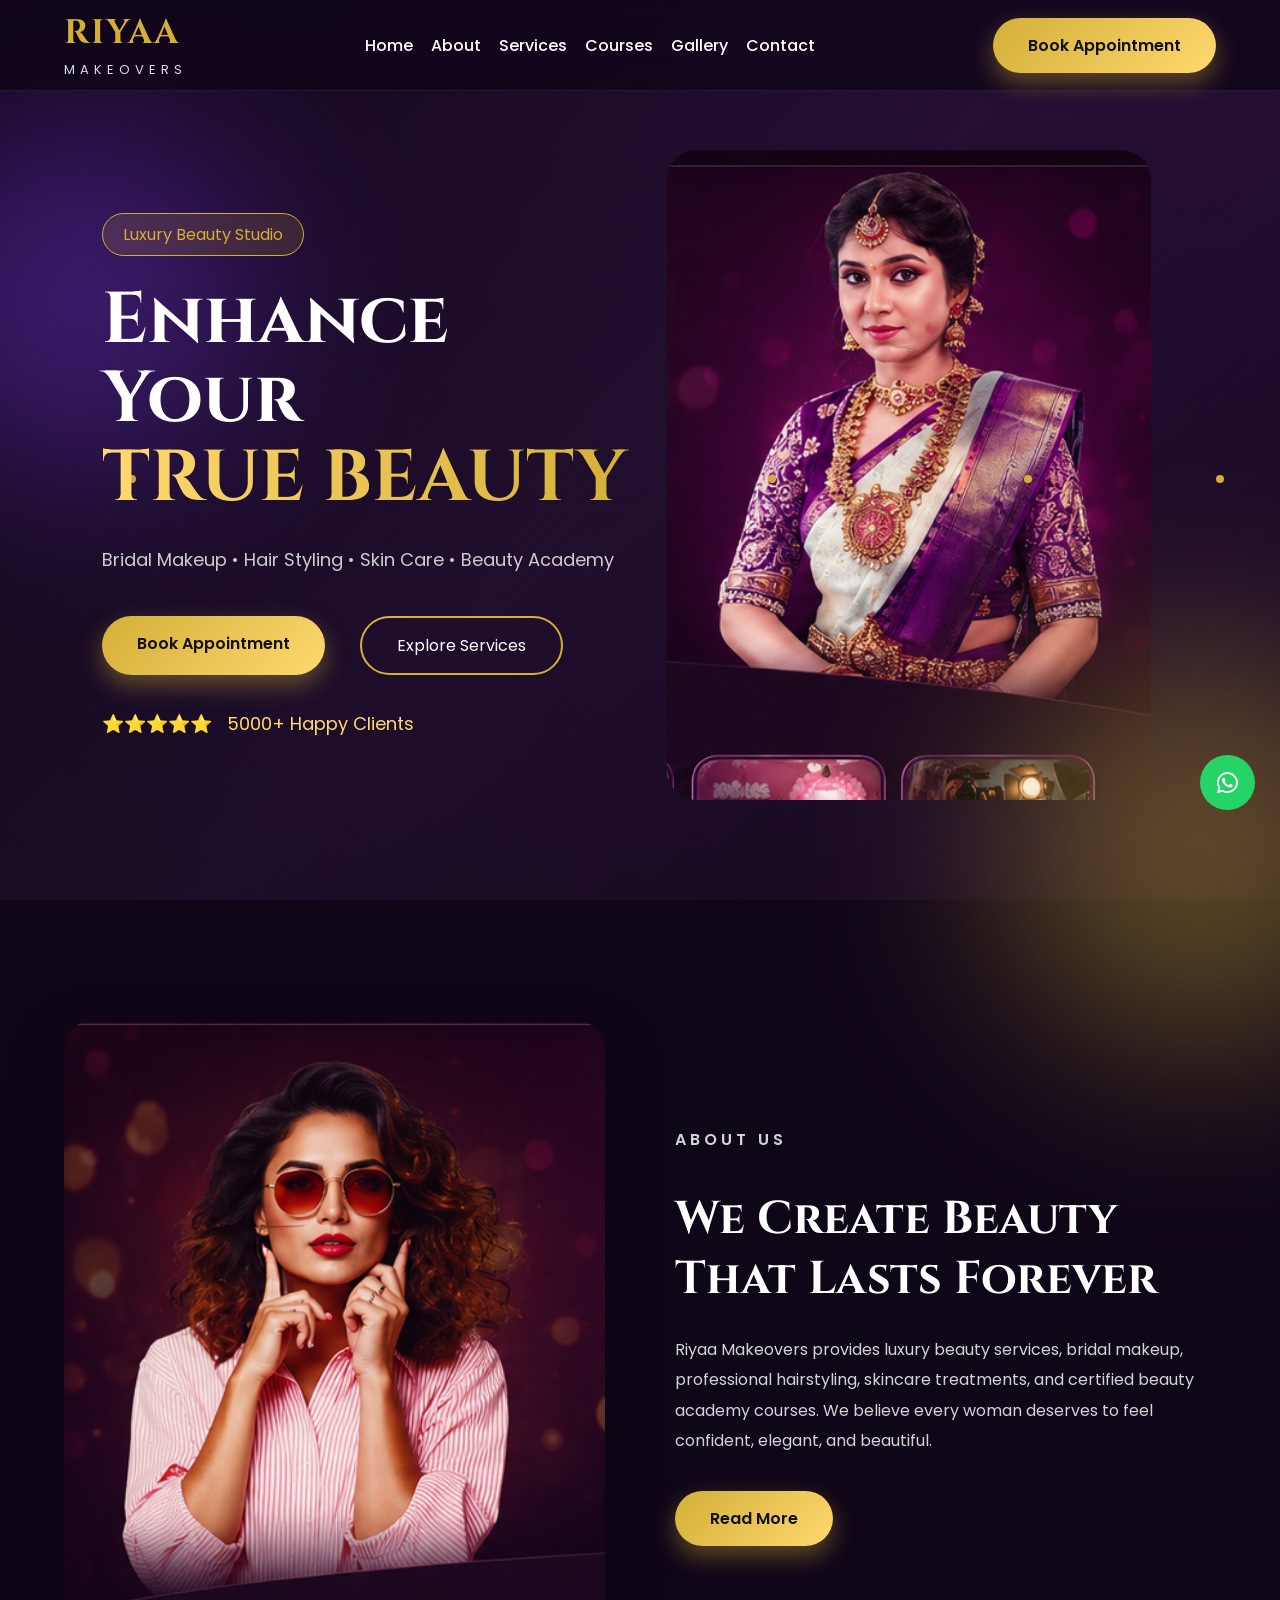
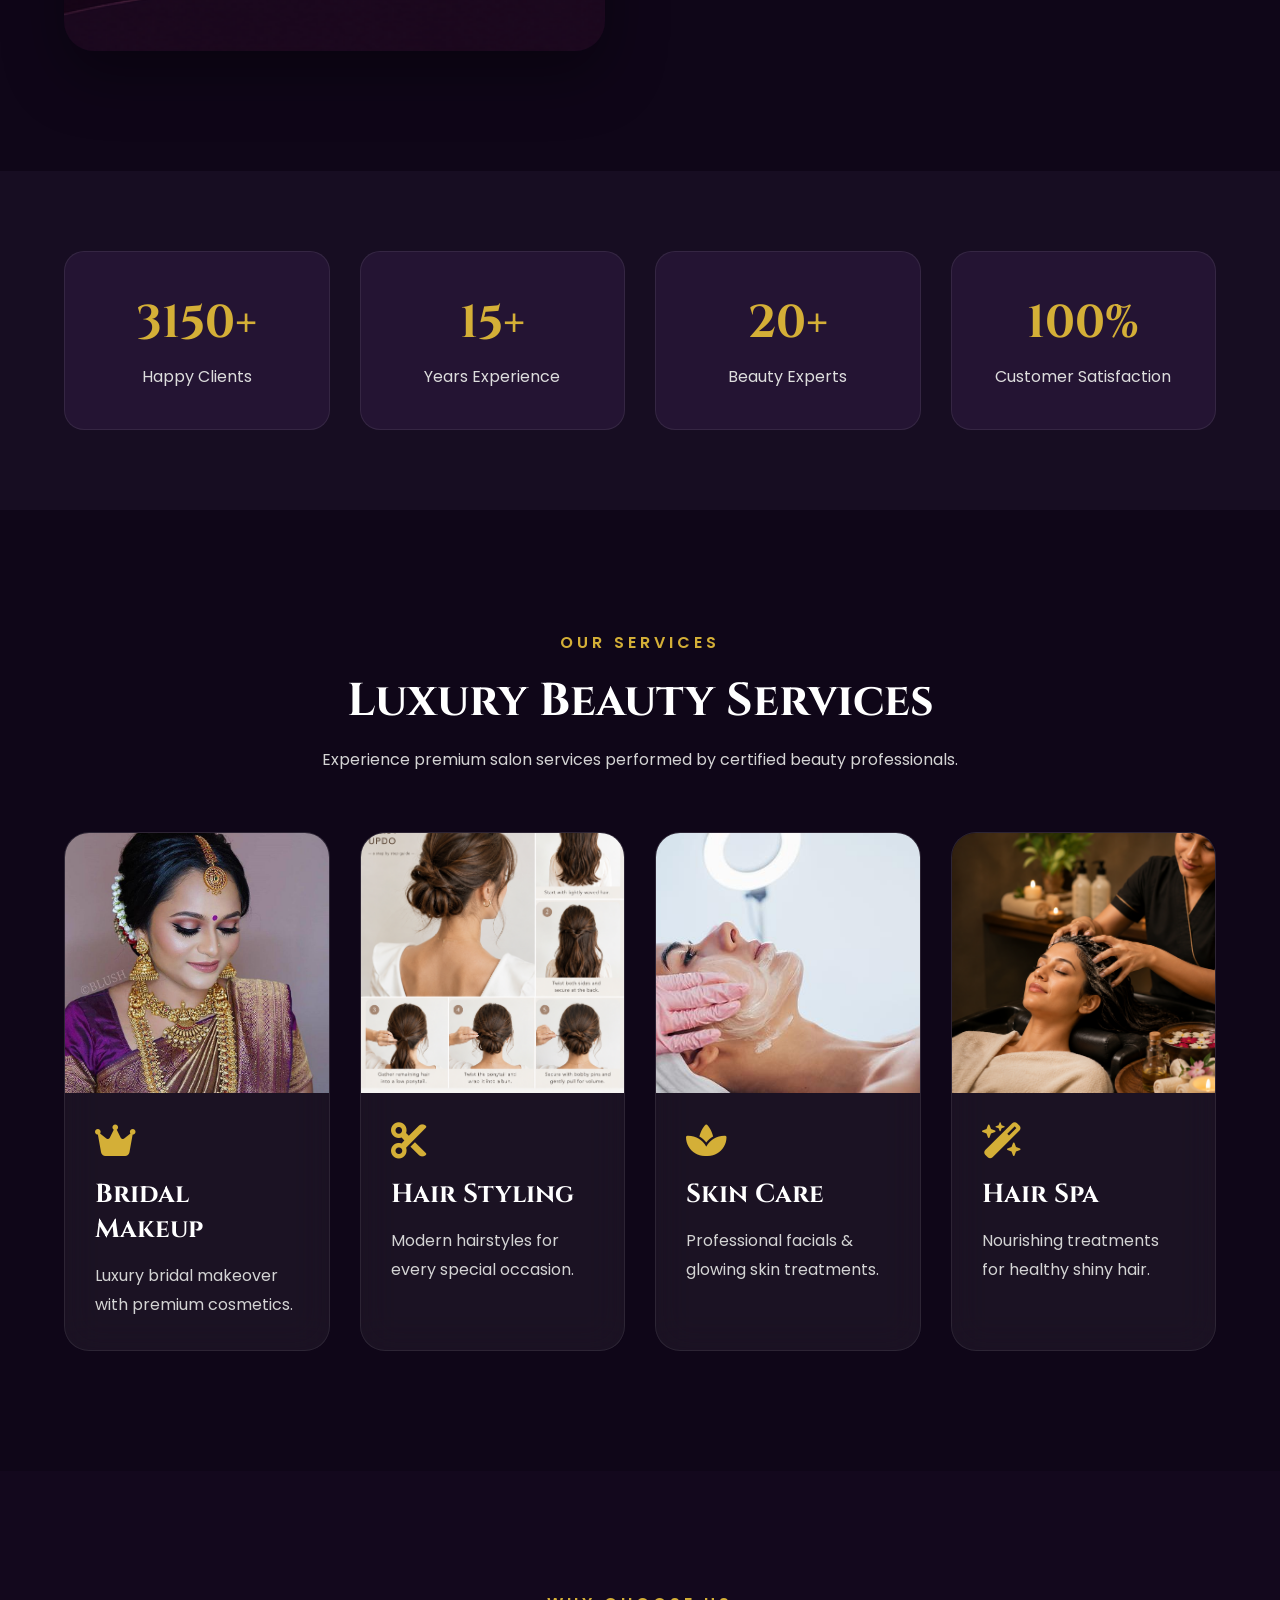
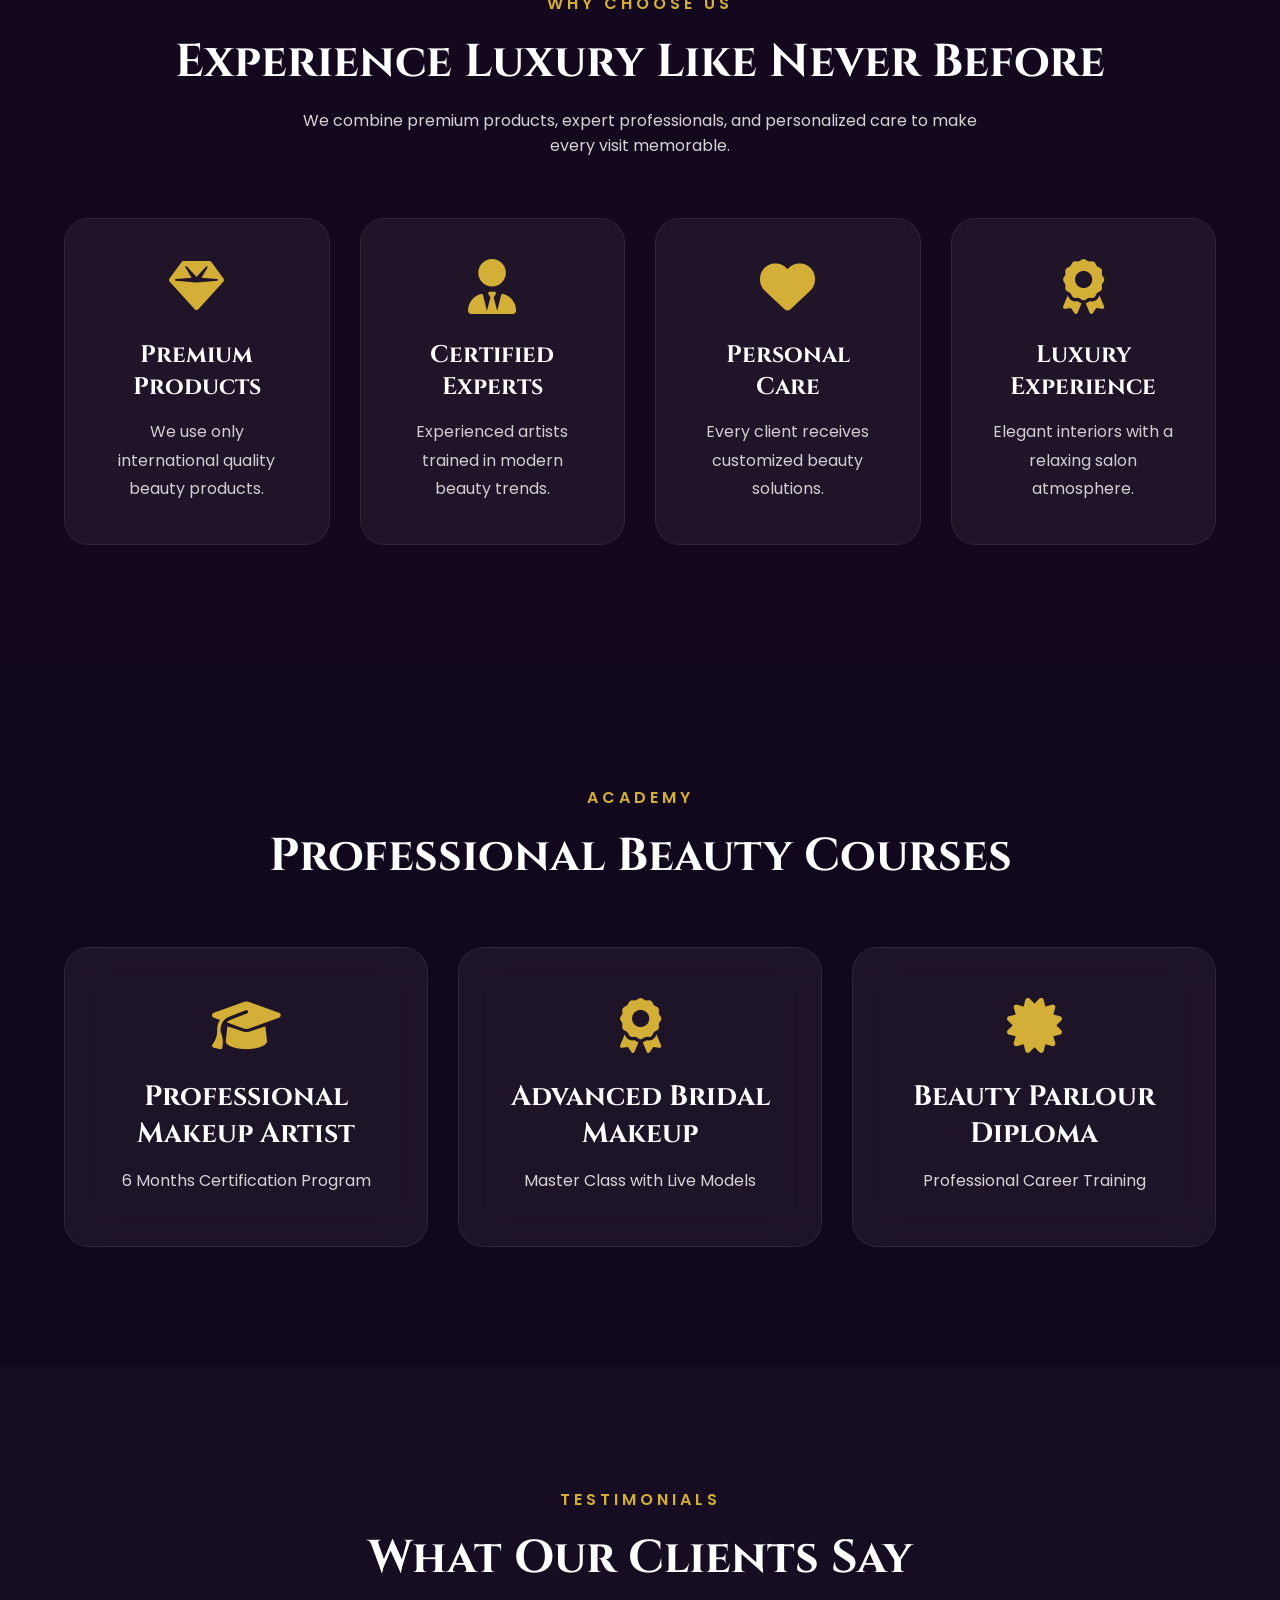
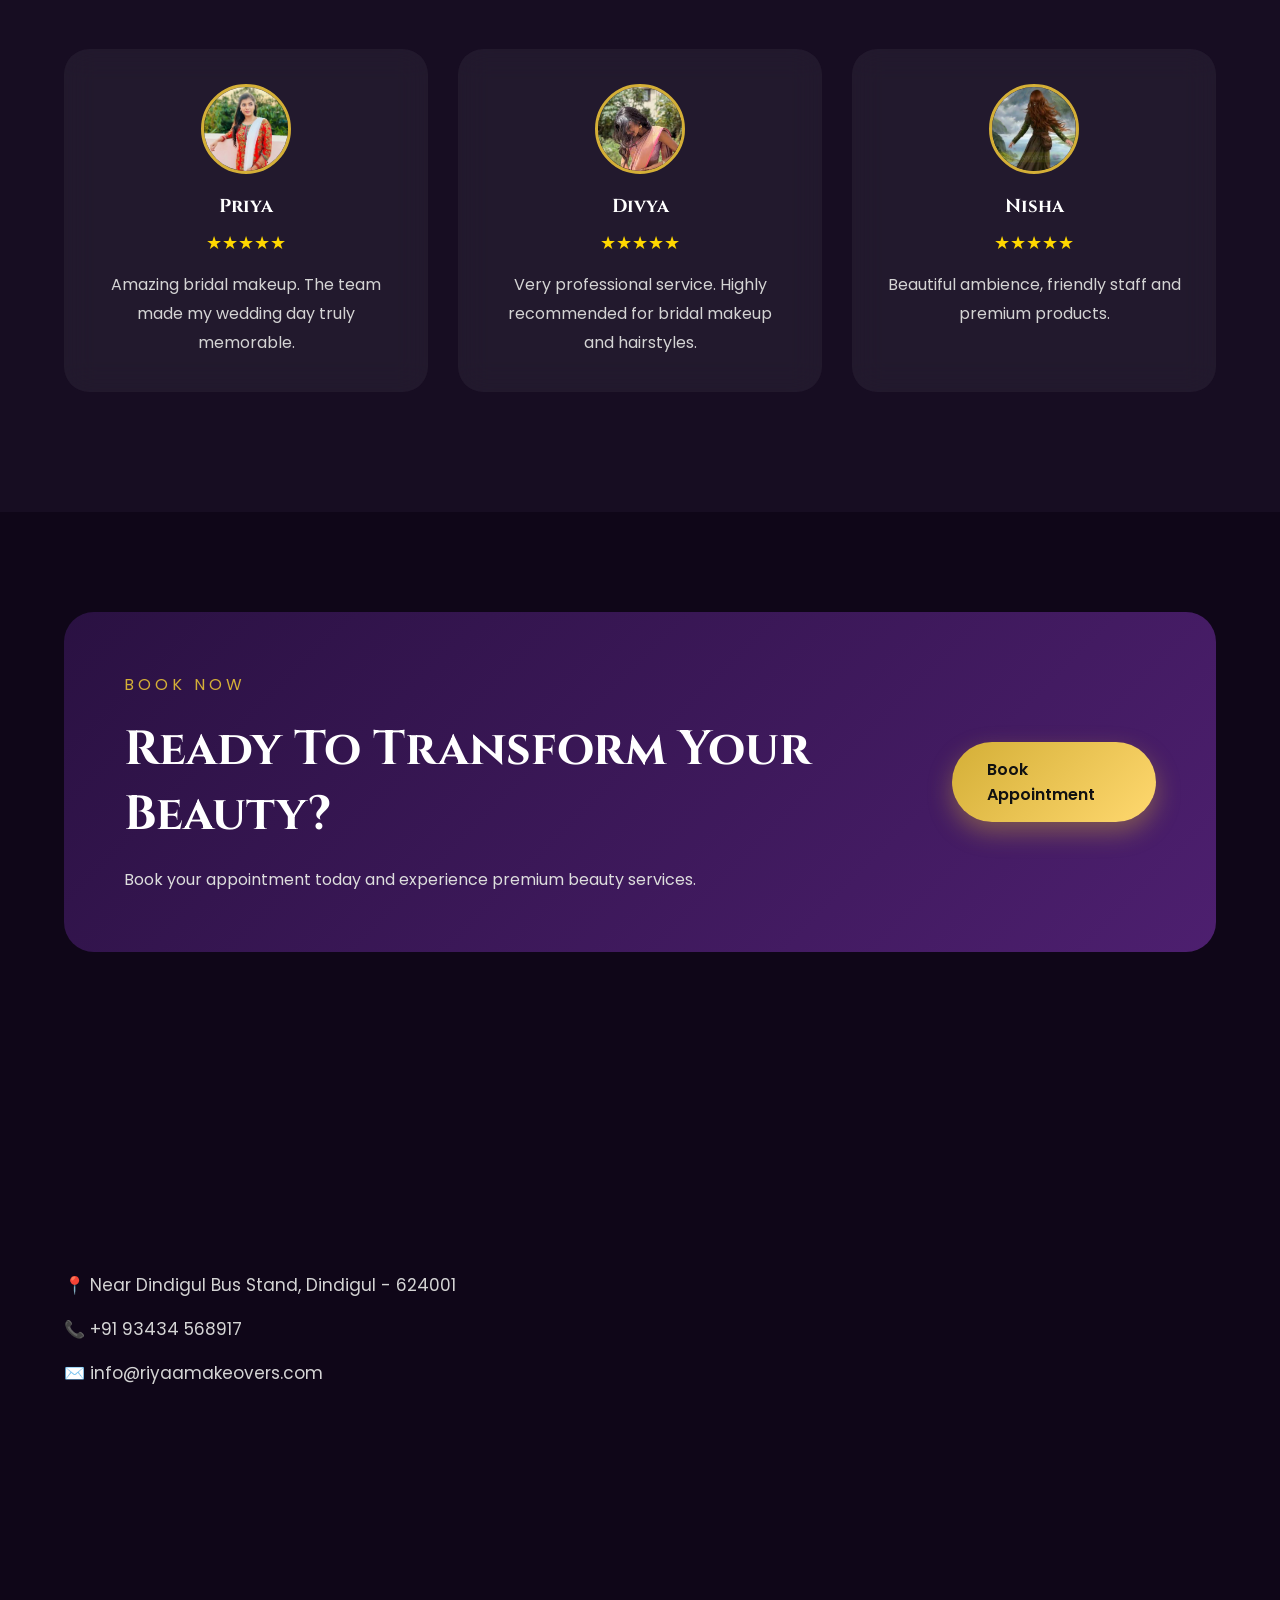
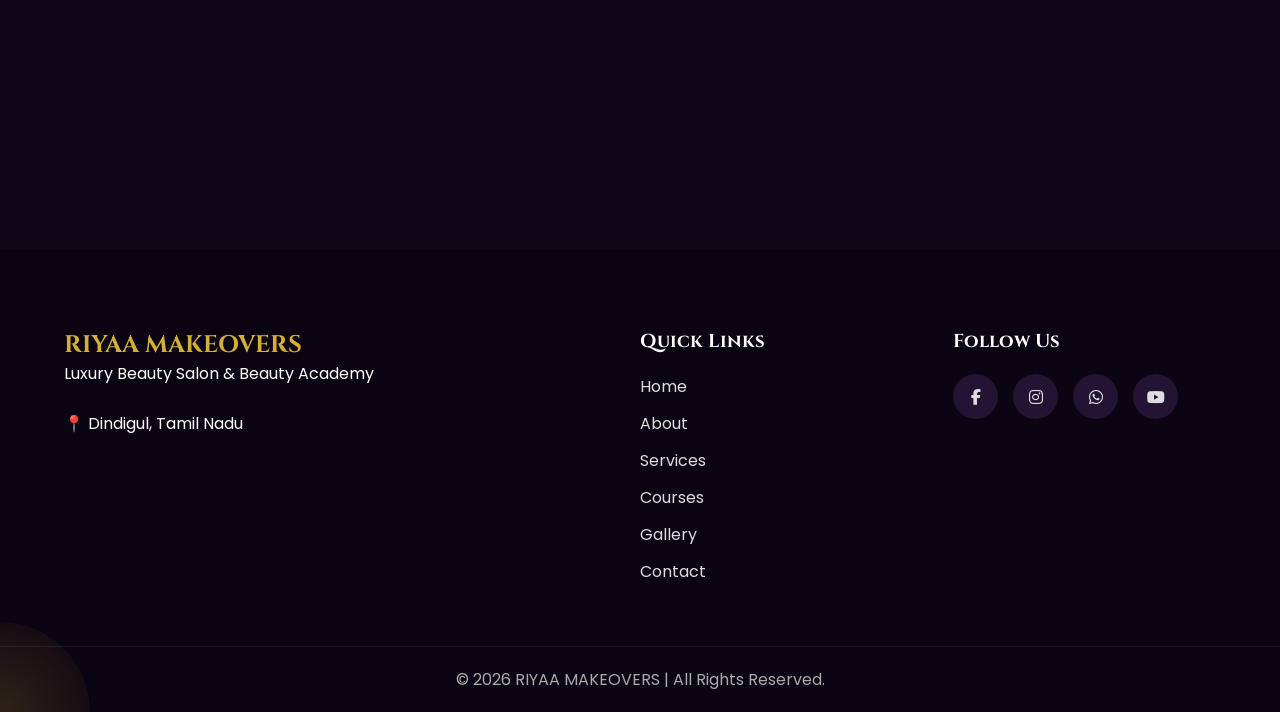
==== commit 09aa7e00: "initial commit" ====
--- a/index.html
+++ b/index.html
@@ -269,7 +269,7 @@
 
         <div class="service-card">
 
-            <img src="images/bridal.jfif" alt="Bridal Makeup">
+            <img src="images/bridal2.jfif" alt="Bridal Makeup">
 
             <div class="service-content">
 
@@ -782,18 +782,6 @@
 
 <script src="https://unpkg.com/aos@2.3.4/dist/aos.js"></script>
 
-<script>
-
-AOS.init({
-
-duration:1000,
-
-once:true
-
-});
-
-</script>
-
 <script src="js/script.js"></script>
 
 
--- a/css/style.css
+++ b/css/style.css
@@ -173,7 +173,9 @@
 
 display:flex;
 
-gap:35px;
+align-items: center;
+
+gap:18px;
 
 }
 
--- a/css/responsive.css
+++ b/css/responsive.css
@@ -44,7 +44,7 @@
         background: #16081f;
         flex-direction: column;
         text-align: center;
-        padding: 40px 0;
+        padding: 20px 0;
         transition: .4s;
     }
 
@@ -53,7 +53,7 @@
     }
 
     .nav-menu li {
-        margin: 20px 0;
+        margin: 5px 0;
     }
 
     .hero {
@@ -132,10 +132,23 @@
         font-size: 16px;
     }
 
-    .hero-right img {
-        width: 300px;
-    }
-
+    .hero-right{
+    width:100%;
+    display:flex;
+    justify-content:center;
+}
+
+.hero-image{
+    width:90%;
+    max-width:320px;
+    height:auto;
+}
+
+.hero-image img{
+    width:100%;
+    height:auto;
+    object-fit:cover;
+}
     .hero-btns {
         flex-direction: column;
         gap: 15px;
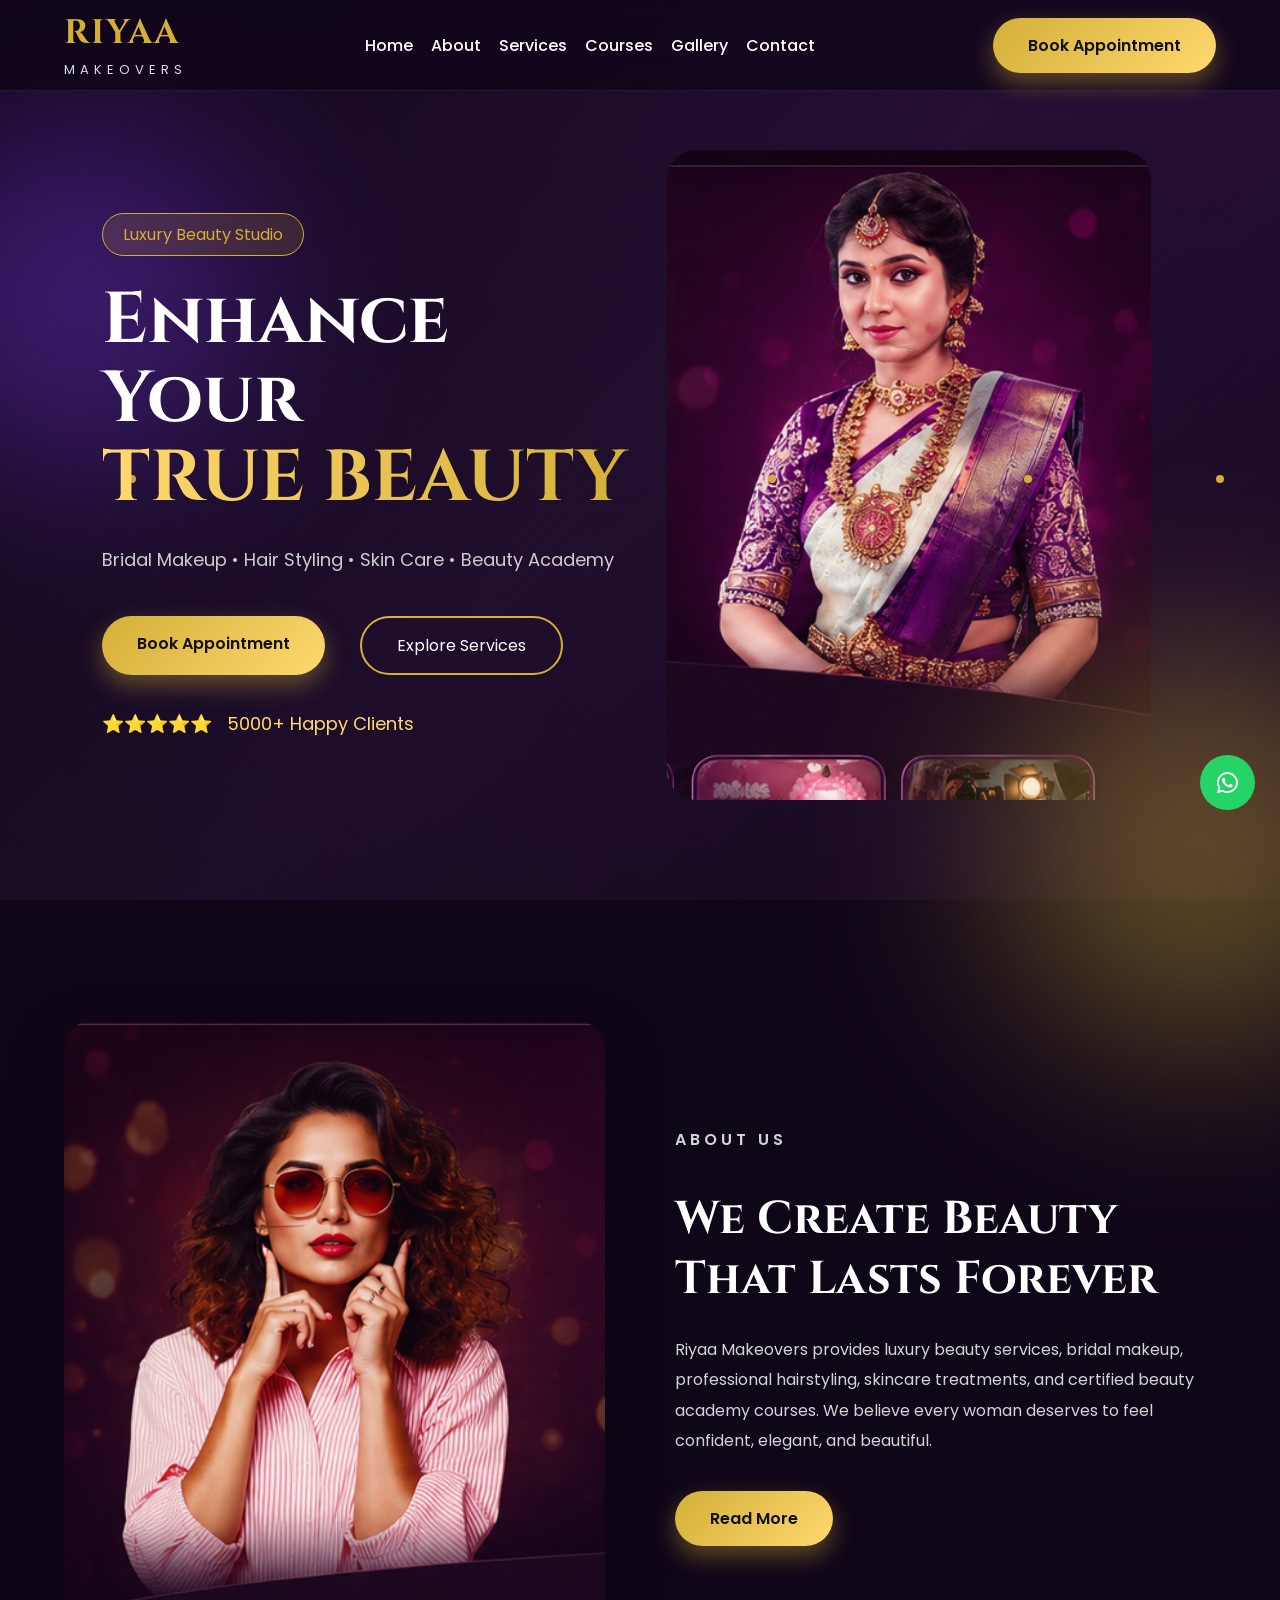
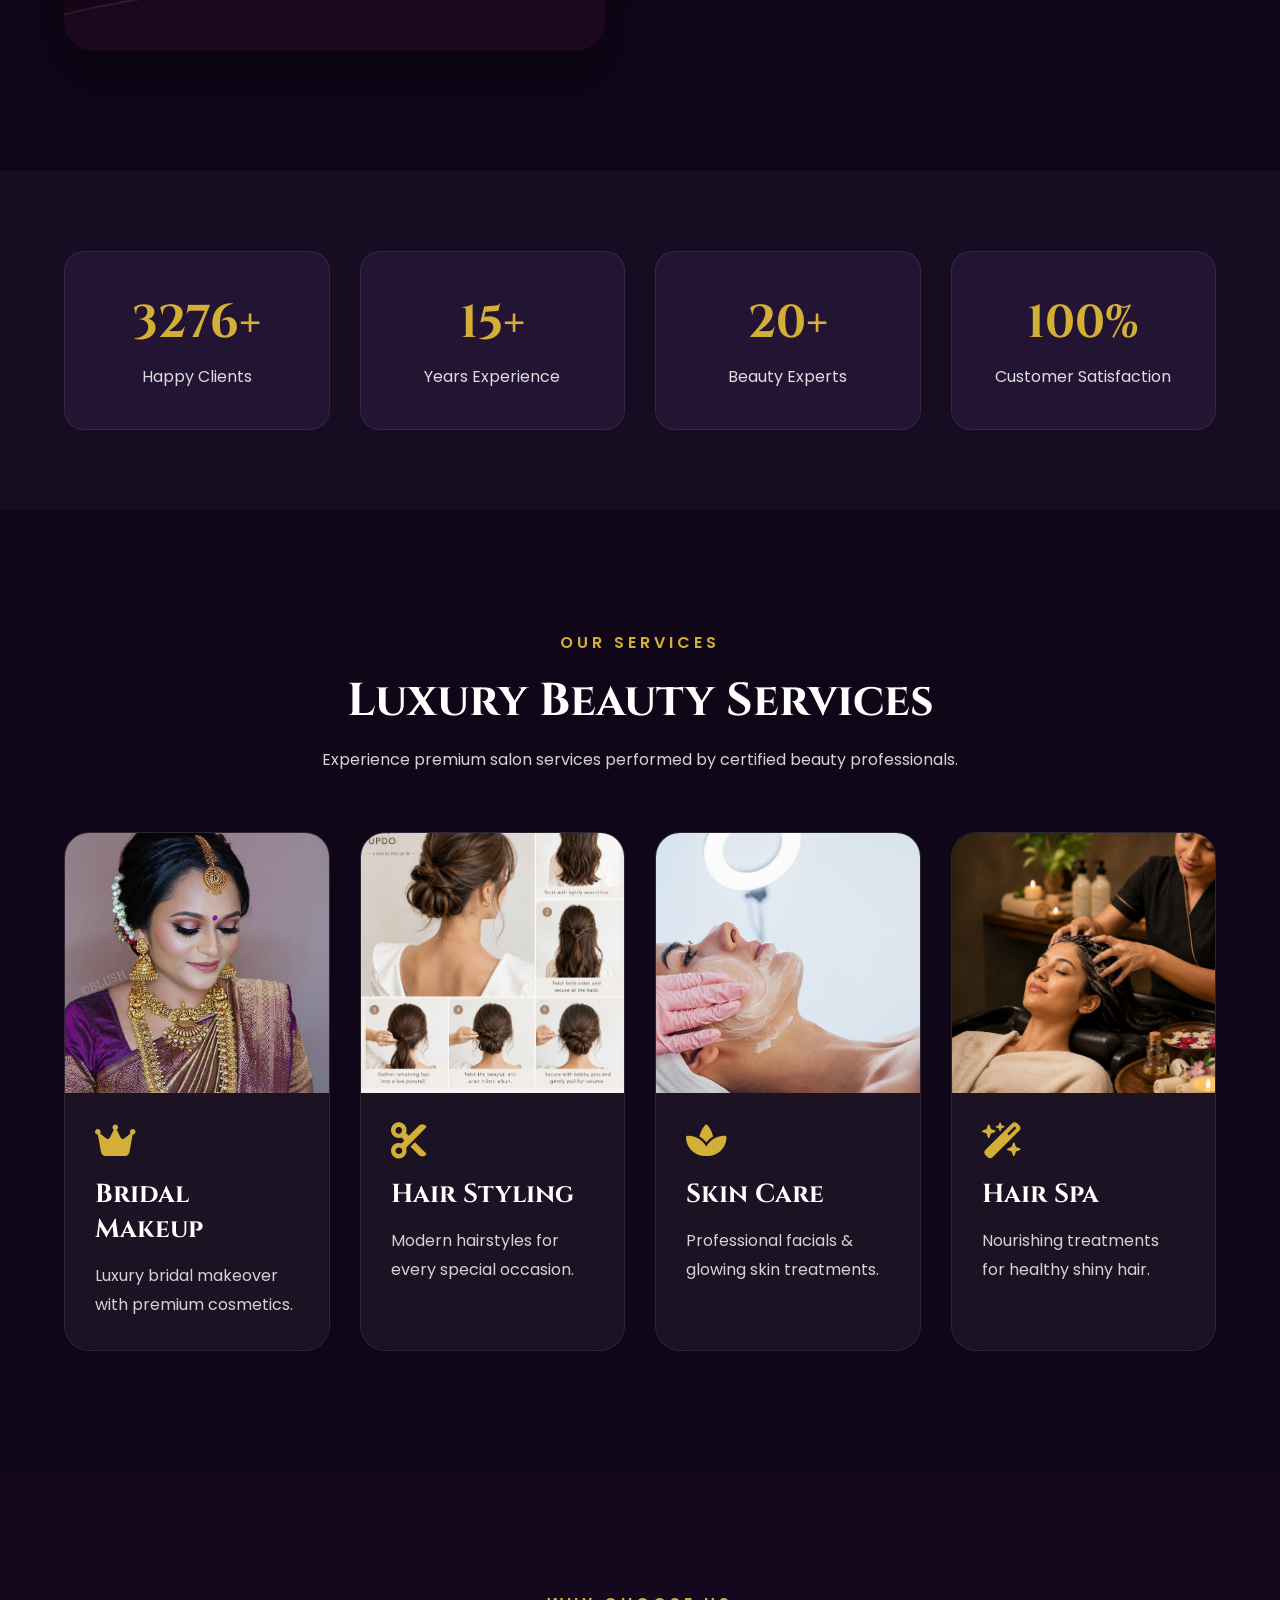
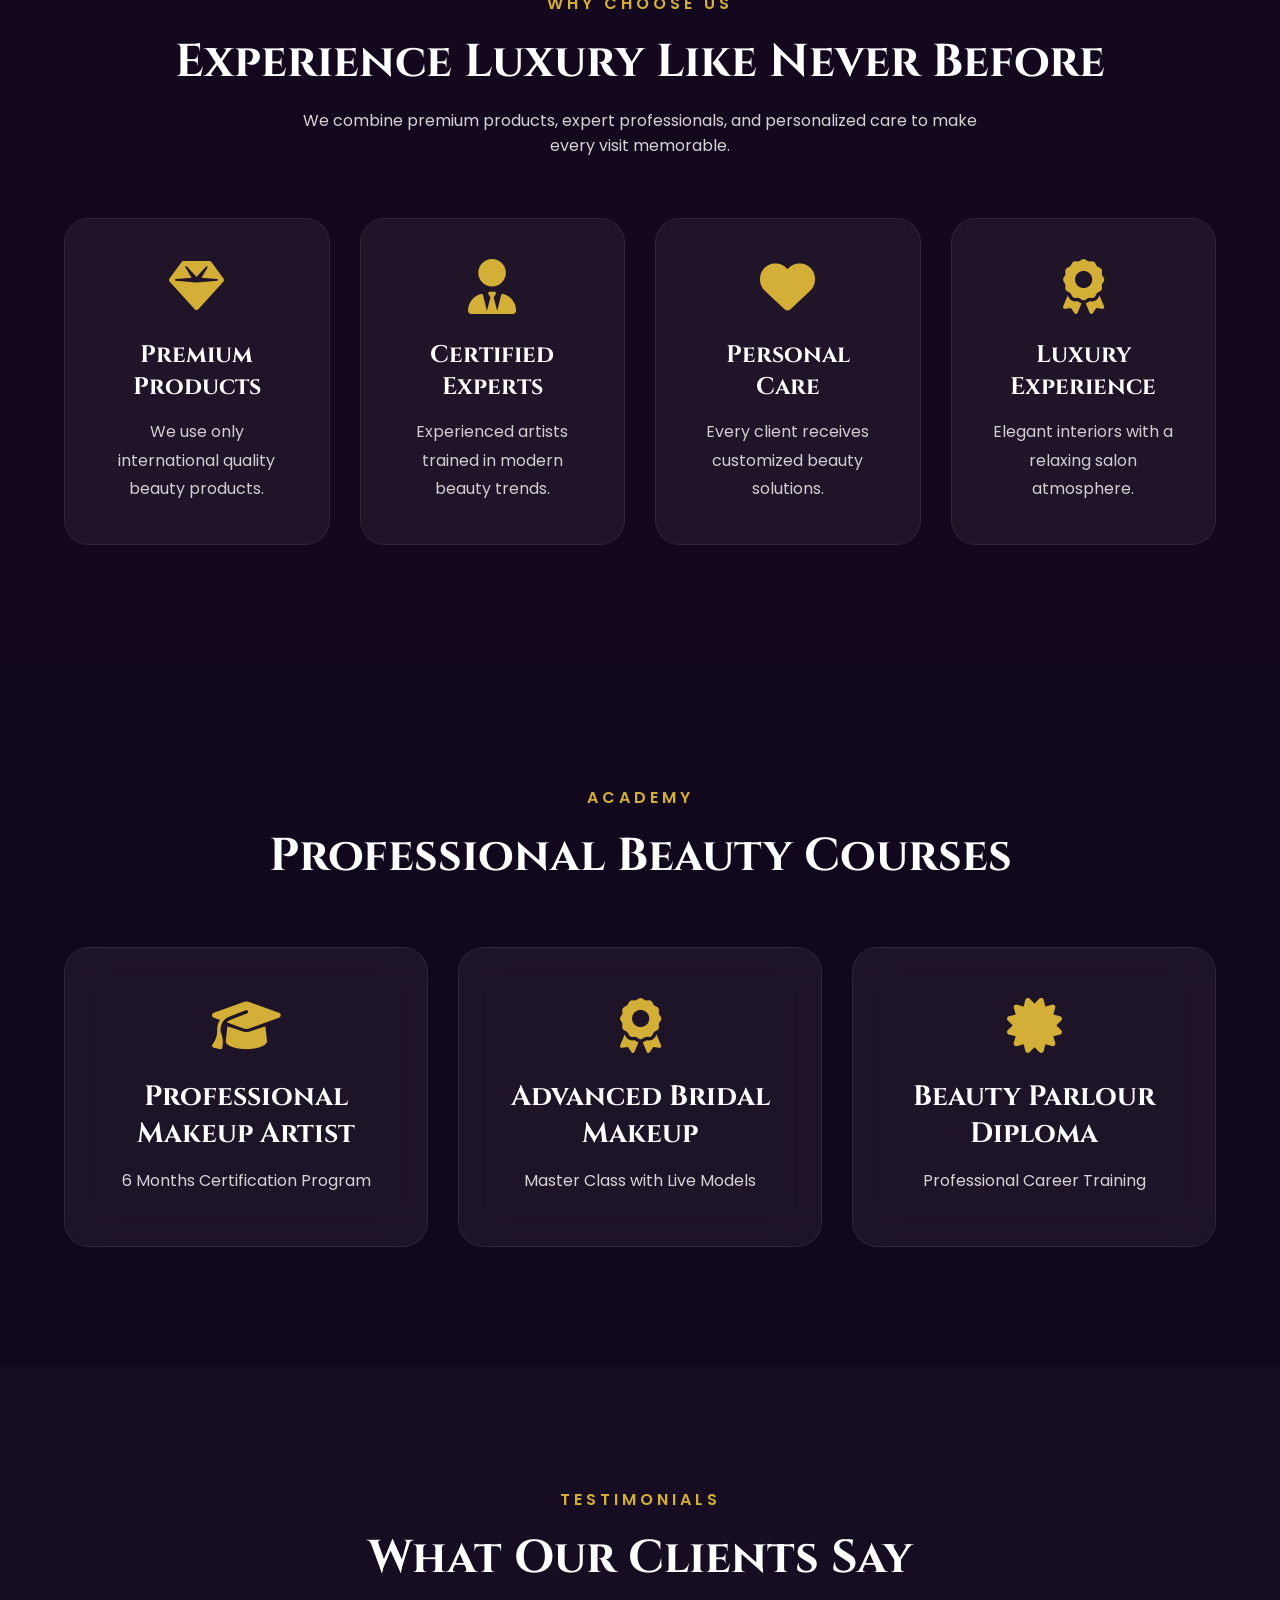
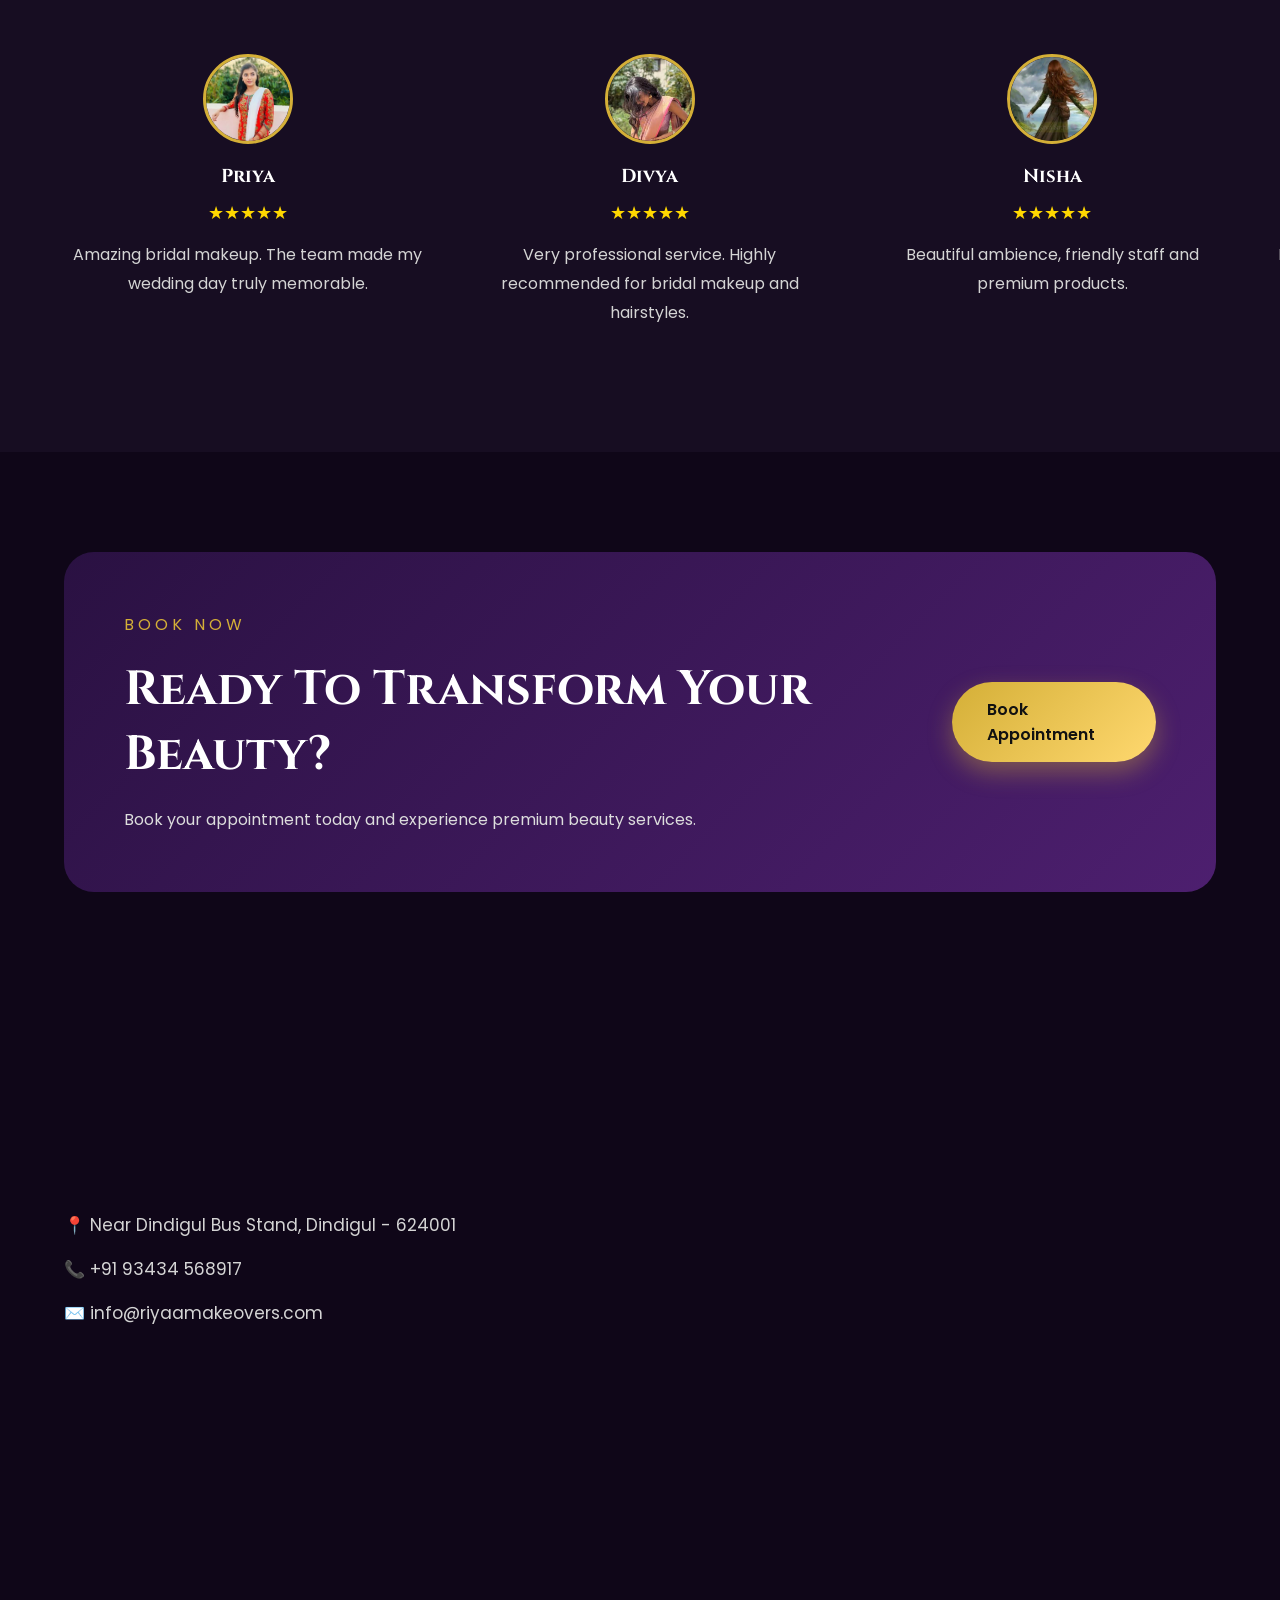
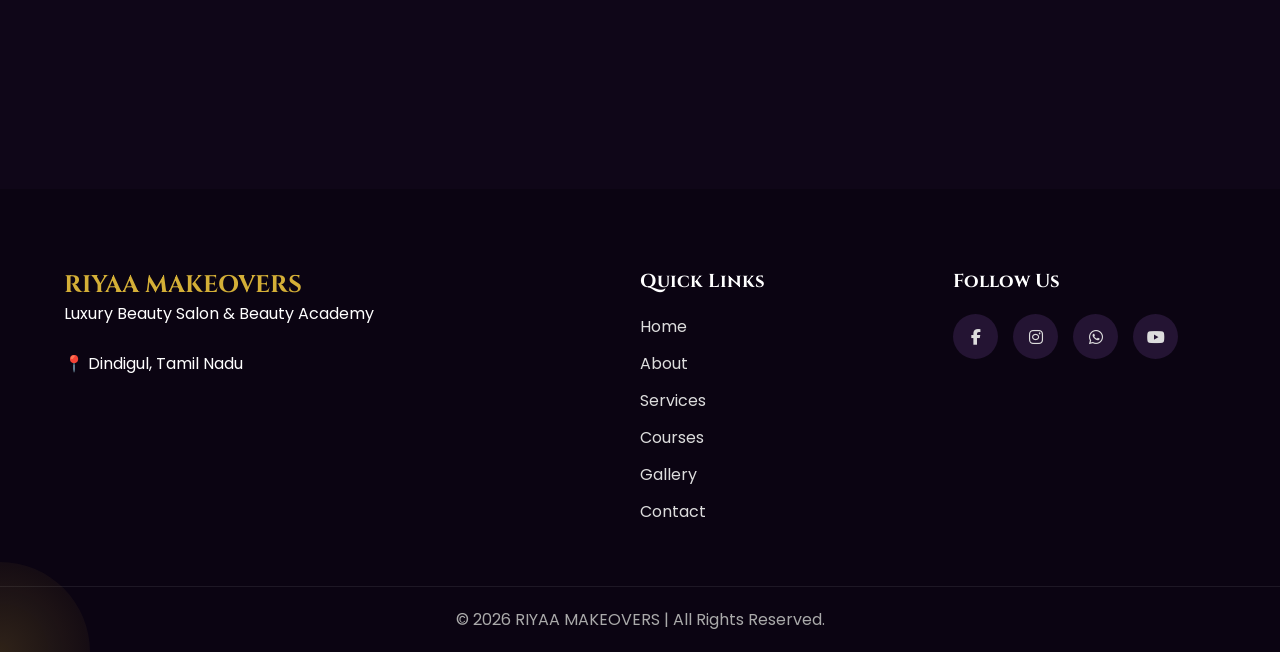
==== commit 36800d84: "Refactor: ui enhancement" ====
--- a/index.html
+++ b/index.html
@@ -9,15 +9,15 @@
     <title>RIYAA MAKEOVERS | Luxury Beauty Salon</title>
 
     <!-- Google Fonts -->
-    <link href="https://fonts.googleapis.com/css2?family=Cinzel:wght@400;600;700&family=Poppins:wght@300;400;500;600;700&display=swap" rel="stylesheet">
+    <link
+        href="https://fonts.googleapis.com/css2?family=Cinzel:wght@400;600;700&family=Poppins:wght@300;400;500;600;700&display=swap"
+        rel="stylesheet">
 
     <!-- Font Awesome -->
-    <link rel="stylesheet"
-        href="https://cdnjs.cloudflare.com/ajax/libs/font-awesome/6.7.1/css/all.min.css">
+    <link rel="stylesheet" href="https://cdnjs.cloudflare.com/ajax/libs/font-awesome/6.7.1/css/all.min.css">
 
     <!-- AOS Animation -->
-    <link rel="stylesheet"
-        href="https://unpkg.com/aos@2.3.4/dist/aos.css">
+    <link rel="stylesheet" href="https://unpkg.com/aos@2.3.4/dist/aos.css">
 
     <!-- CSS -->
     <link rel="stylesheet" href="css/style.css">
@@ -29,760 +29,813 @@
 
     <!--================ PRELOADER =================-->
 
-<div id="preloader">
-
-    <div class="loader">
-
-        <div class="gold-ring"></div>
-
-        <h2>RIYAA</h2>
-
-        <span>MAKEOVERS</span>
+    <div id="preloader">
+
+        <div class="loader">
+
+            <div class="gold-ring"></div>
+
+            <h2>RIYAA</h2>
+
+            <span>MAKEOVERS</span>
+
+        </div>
 
     </div>
 
-</div>
-
-<!-- ================= Navbar ================= -->
-
-<header class="header">
-
-    <nav class="navbar container">
-
-        <a href="index.html" class="logo">
-
-            <h2>RIYAA</h2>
-
-            <span>MAKEOVERS</span>
-
-        </a>
-
-        <ul class="nav-menu">
-
-            <li><a href="index.html" class="active">Home</a></li>
-
-            <li><a href="about.html">About</a></li>
-
-            <li><a href="services.html">Services</a></li>
-
-            <li><a href="courses.html">Courses</a></li>
-
-            <li><a href="gallery.html">Gallery</a></li>
-
-            <li><a href="contact.html">Contact</a></li>
-
-        </ul>
-
-        <a href="contact.html" class="btn">
-            Book Appointment
-        </a>
-
-        <div class="menu-btn">
-            <i class="fa-solid fa-bars"></i>
-        </div>
-
-    </nav>
-
-</header>
-
-<!-- ================= Hero ================= -->
-
-<section class="hero">
-
-    <!-- Left Side -->
-
-    <div class="hero-left">
-
-        <span class="hero-tag">
-            Luxury Beauty Studio
-        </span>
-
-        <h1>
-
-            Enhance Your
-
-            <span>TRUE BEAUTY</span>
-
-        </h1>
-
-        <p>
-
-            Bridal Makeup • Hair Styling • Skin Care •
-            Beauty Academy
-
-        </p>
-
-        <div class="hero-buttons">
+    <!-- ================= Navbar ================= -->
+
+    <header class="header">
+
+        <nav class="navbar container">
+
+            <a href="index.html" class="logo">
+
+                <h2>RIYAA</h2>
+
+                <span>MAKEOVERS</span>
+
+            </a>
+
+            <ul class="nav-menu">
+
+                <li><a href="index.html" class="active">Home</a></li>
+
+                <li><a href="about.html">About</a></li>
+
+                <li><a href="services.html">Services</a></li>
+
+                <li><a href="courses.html">Courses</a></li>
+
+                <li><a href="gallery.html">Gallery</a></li>
+
+                <li><a href="contact.html">Contact</a></li>
+
+            </ul>
 
             <a href="contact.html" class="btn">
                 Book Appointment
             </a>
 
-            <a href="services.html" class="btn-outline">
-                Explore Services
+            <div class="menu-btn">
+                <i class="fa-solid fa-bars"></i>
+            </div>
+
+        </nav>
+
+    </header>
+
+    <!-- ================= Hero ================= -->
+
+    <section class="hero">
+
+        <!-- Left Side -->
+
+        <div class="hero-left">
+
+            <span class="hero-tag">
+                Luxury Beauty Studio
+            </span>
+
+            <h1>
+
+                Enhance Your
+
+                <span>TRUE BEAUTY</span>
+
+            </h1>
+
+            <p>
+
+                Bridal Makeup • Hair Styling • Skin Care •
+                Beauty Academy
+
+            </p>
+
+            <div class="hero-buttons">
+
+                <a href="contact.html" class="btn">
+                    Book Appointment
+                </a>
+
+                <a href="services.html" class="btn-outline">
+                    Explore Services
+                </a>
+
+            </div>
+
+            <div class="hero-rating">
+
+                ⭐⭐⭐⭐⭐
+
+                <span>5000+ Happy Clients</span>
+
+            </div>
+
+        </div>
+
+        <!-- Right Side -->
+
+        <div class="hero-right">
+
+            <div class="hero-image">
+
+                <img src="images/right_model.png" alt="Luxury Bridal Makeup">
+
+            </div>
+
+        </div>
+
+        <div class="particles">
+
+            <span></span>
+
+            <span></span>
+
+            <span></span>
+
+            <span></span>
+
+            <span></span>
+
+        </div>
+
+    </section>
+
+    <!-- ================= Floating Glow ================= -->
+
+    <div class="glow glow1"></div>
+
+    <div class="glow glow2"></div>
+
+    <!-- ================= About Preview ================= -->
+
+    <section class="about-preview container">
+
+        <div class="about-image" data-aos="fade-right">
+
+            <img src="images/about.png" alt="About Riyaa Makeovers">
+
+        </div>
+
+        <div class="about-content" data-aos="fade-left">
+
+            <p class="section-tag">
+
+                ABOUT US
+
+            </p>
+
+            <h2>
+
+                We Create Beauty That Lasts Forever
+
+            </h2>
+
+            <p>
+
+                Riyaa Makeovers provides luxury beauty services,
+                bridal makeup,
+                professional hairstyling,
+                skincare treatments,
+                and certified beauty academy courses.
+
+                We believe every woman deserves to feel confident,
+                elegant,
+                and beautiful.
+
+            </p>
+
+            <a href="about.html" class="btn">
+
+                Read More
+
             </a>
 
         </div>
 
-        <div class="hero-rating">
-
-            ⭐⭐⭐⭐⭐
-
-            <span>5000+ Happy Clients</span>
+    </section>
+
+    <!-- ================= Statistics ================= -->
+
+    <section class="stats">
+
+        <div class="container stats-container">
+
+            <div class="stat-box">
+                <h2>5000+</h2>
+                <p>Happy Clients</p>
+            </div>
+
+            <div class="stat-box">
+                <h2>15+</h2>
+                <p>Years Experience</p>
+            </div>
+
+            <div class="stat-box">
+                <h2>20+</h2>
+                <p>Beauty Experts</p>
+            </div>
+
+            <div class="stat-box">
+                <h2>100%</h2>
+                <p>Customer Satisfaction</p>
+            </div>
+
+        </div>
+
+    </section>
+
+    <!-- ================= Services ================= -->
+
+    <section class="services container">
+
+        <div class="section-title">
+
+            <span>OUR SERVICES</span>
+
+            <h2>Luxury Beauty Services</h2>
+
+            <p>
+                Experience premium salon services performed by
+                certified beauty professionals.
+            </p>
+
+        </div>
+
+        <div class="service-grid">
+
+            <div class="service-card">
+
+                <img src="images/bridal2.jfif" alt="Bridal Makeup">
+
+                <div class="service-content">
+
+                    <i class="fa-solid fa-crown"></i>
+
+                    <h3>Bridal Makeup</h3>
+
+                    <p>
+                        Luxury bridal makeover with premium cosmetics.
+                    </p>
+
+                </div>
+
+            </div>
+
+            <div class="service-card">
+
+                <img src="images/hair_stylee.png" alt="Hair Styling">
+
+                <div class="service-content">
+
+                    <i class="fa-solid fa-scissors"></i>
+
+                    <h3>Hair Styling</h3>
+
+                    <p>
+                        Modern hairstyles for every special occasion.
+                    </p>
+
+                </div>
+
+            </div>
+
+            <div class="service-card">
+
+                <img src="images/skin_care.jfif" alt="Skin Care">
+
+                <div class="service-content">
+
+                    <i class="fa-solid fa-spa"></i>
+
+                    <h3>Skin Care</h3>
+
+                    <p>
+                        Professional facials & glowing skin treatments.
+                    </p>
+
+                </div>
+
+            </div>
+
+            <div class="service-card">
+
+                <img src="images/hair_spa.png" alt="Hair Spa">
+
+                <div class="service-content">
+
+                    <i class="fa-solid fa-wand-magic-sparkles"></i>
+
+                    <h3>Hair Spa</h3>
+
+                    <p>
+                        Nourishing treatments for healthy shiny hair.
+                    </p>
+
+                </div>
+
+            </div>
+
+        </div>
+
+    </section>
+
+    <!--================ WHY CHOOSE US ================-->
+
+    <section class="why-choose">
+
+        <div class="container">
+
+            <div class="section-title">
+
+                <span>WHY CHOOSE US</span>
+
+                <h2>Experience Luxury Like Never Before</h2>
+
+                <p>
+                    We combine premium products, expert professionals,
+                    and personalized care to make every visit memorable.
+                </p>
+
+            </div>
+
+            <div class="choose-grid">
+
+                <div class="choose-card">
+
+                    <i class="fa-solid fa-gem"></i>
+
+                    <h3>Premium Products</h3>
+
+                    <p>
+                        We use only international quality beauty products.
+                    </p>
+
+                </div>
+
+                <div class="choose-card">
+
+                    <i class="fa-solid fa-user-tie"></i>
+
+                    <h3>Certified Experts</h3>
+
+                    <p>
+                        Experienced artists trained in modern beauty trends.
+                    </p>
+
+                </div>
+
+                <div class="choose-card">
+
+                    <i class="fa-solid fa-heart"></i>
+
+                    <h3>Personal Care</h3>
+
+                    <p>
+                        Every client receives customized beauty solutions.
+                    </p>
+
+                </div>
+
+                <div class="choose-card">
+
+                    <i class="fa-solid fa-award"></i>
+
+                    <h3>Luxury Experience</h3>
+
+                    <p>
+                        Elegant interiors with a relaxing salon atmosphere.
+                    </p>
+
+                </div>
+
+            </div>
+
+        </div>
+
+    </section>
+
+    <!-- ================= Courses ================= -->
+
+    <section class="courses">
+
+        <div class="container">
+
+            <div class="section-title">
+
+                <span>ACADEMY</span>
+
+                <h2>Professional Beauty Courses</h2>
+
+            </div>
+
+            <div class="course-grid">
+
+                <div class="course-card">
+
+                    <i class="fa-solid fa-graduation-cap"></i>
+
+                    <h3>Professional Makeup Artist</h3>
+
+                    <p>6 Months Certification Program</p>
+
+                </div>
+
+                <div class="course-card">
+
+                    <i class="fa-solid fa-award"></i>
+
+                    <h3>Advanced Bridal Makeup</h3>
+
+                    <p>Master Class with Live Models</p>
+
+                </div>
+
+                <div class="course-card">
+
+                    <i class="fa-solid fa-certificate"></i>
+
+                    <h3>Beauty Parlour Diploma</h3>
+
+                    <p>Professional Career Training</p>
+
+                </div>
+
+            </div>
+
+        </div>
+
+    </section>
+
+
+    <!-- ================= TESTIMONIAL ================= -->
+
+    <section class="testimonials">
+
+        <div class="container">
+
+            <div class="section-title">
+
+                <span>TESTIMONIALS</span>
+
+                <h2>What Our Clients Say</h2>
+
+            </div>
+
+            <div class="testimonial-grid">
+
+                <div class="testimonial-card">
+
+                    <img src="images/priya.jfif" alt="">
+
+                    <h3>Priya</h3>
+
+                    <div class="stars">
+                        ★★★★★
+                    </div>
+
+                    <p>
+
+                        Amazing bridal makeup.
+                        The team made my wedding day
+                        truly memorable.
+
+                    </p>
+
+                </div>
+
+                <div class="testimonial-card">
+
+                    <img src="images/divya.jfif" alt="">
+
+                    <h3>Divya</h3>
+
+                    <div class="stars">
+                        ★★★★★
+                    </div>
+
+                    <p>
+
+                        Very professional service.
+                        Highly recommended for bridal
+                        makeup and hairstyles.
+
+                    </p>
+
+                </div>
+
+                <div class="testimonial-card">
+
+                    <img src="images/nisha.jfif" alt="">
+
+                    <h3>Nisha</h3>
+
+                    <div class="stars">
+                        ★★★★★
+                    </div>
+
+                    <p>
+
+                        Beautiful ambience,
+                        friendly staff and
+                        premium products.
+
+                    </p>
+
+                </div>
+
+                <div class="testimonial-card">
+
+                    <img src="images/kavya.jpg" alt="">
+
+                    <h3>Kavya</h3>
+
+                    <div class="stars">
+                        ★★★★★
+                    </div>
+
+                    <p>
+
+                        Excellent customer service and amazing hair styling.
+                        I loved the overall experience.
+                    </p>
+
+                </div>
+
+                <div class="testimonial-card">
+
+                    <img src="images/meena.jfif" alt="">
+
+                    <h3>Meena</h3>
+
+                    <div class="stars">
+                        ★★★★★
+                    </div>
+
+                    <p>
+
+                        The facial treatment was relaxing and my skin feels
+                        fresh and glowing.
+
+                    </p>
+
+                </div>
+
+                <div class="testimonial-card">
+
+                    <img src="images/lakshmi.jfif" alt="">
+
+                    <h3>Lakshmi</h3>
+
+                    <div class="stars">
+                        ★★★★★
+                    </div>
+
+                    <p>
+
+                        Best beauty academy with experienced trainers.
+                        Highly recommended.
+
+                    </p>
+
+                </div>
+
+            </div>
+
+        </div>
+
+    </section>
+
+
+    <!-- ================= BOOK APPOINTMENT ================= -->
+
+    <section class="appointment">
+
+        <div class="container appointment-container">
+
+            <div class="appointment-content">
+
+                <span>BOOK NOW</span>
+
+                <h2>
+
+                    Ready To Transform
+                    Your Beauty?
+
+                </h2>
+
+                <p>
+
+                    Book your appointment today
+                    and experience premium
+                    beauty services.
+
+                </p>
+
+            </div>
+
+            <div>
+
+                <a href="contact.html" class="btn">
+
+                    Book Appointment
+
+                </a>
+
+            </div>
+
+        </div>
+
+    </section>
+
+
+
+    <!-- ================= CONTACT ================= -->
+
+    <section class="contact-preview">
+
+        <div class="container contact-grid">
+
+            <div>
+
+                <p>📍 Near Dindigul Bus Stand, Dindigul - 624001</p>
+
+                <p>📞 +91 93434 568917</p>
+
+                <p>✉️ info@riyaamakeovers.com</p>
+
+            </div>
+
+            <div>
+
+                <iframe src="https://maps.google.com/maps?q=Dindigul%20Tamil%20Nadu&t=&z=13&ie=UTF8&iwloc=&output=embed"
+                    loading="lazy">
+                </iframe>
+
+            </div>
+
+        </div>
+
+    </section>
+
+    <!--================ BOOKING MODAL =================-->
+
+    <div class="booking-modal" id="bookingModal">
+
+        <div class="booking-box">
+
+            <span class="close-modal">&times;</span>
+
+            <h2>Book Appointment</h2>
+
+            <p>Luxury Beauty Experience Starts Here</p>
+
+            <form id="bookingForm">
+
+                <input type="text" placeholder="Full Name" required>
+
+                <input type="tel" placeholder="Phone Number" required>
+
+                <input type="email" placeholder="Email">
+
+                <select>
+
+                    <option>Select Service</option>
+
+                    <option>Bridal Makeup</option>
+
+                    <option>Hair Styling</option>
+
+                    <option>Facial</option>
+
+                    <option>Hair Spa</option>
+
+                    <option>Beauty Course</option>
+
+                </select>
+
+                <input type="date">
+
+                <textarea placeholder="Message"></textarea>
+
+                <button type="submit" class="btn">
+
+                    Confirm Booking
+
+                </button>
+
+            </form>
 
         </div>
 
     </div>
 
-    <!-- Right Side -->
-
-    <div class="hero-right">
-
-        <div class="hero-image">
-
-            <img src="images/right_model.png"
-alt="Luxury Bridal Makeup">
-
-        </div>
+
+
+    <!-- ================= FOOTER ================= -->
+
+    <footer>
+
+        <div class="container footer-grid">
+
+            <div>
+
+                <h2>
+
+                    RIYAA MAKEOVERS
+
+                </h2>
+
+                <p>
+
+                    Luxury Beauty Salon &
+                    Beauty Academy
+
+                    <br><br>
+
+                    📍 Dindigul, Tamil Nadu
+
+                </p>
+
+            </div>
+
+            <div>
+
+                <h3>Quick Links</h3>
+
+                <ul>
+
+                    <li><a href="index.html">Home</a></li>
+
+                    <li><a href="about.html">About</a></li>
+
+                    <li><a href="services.html">Services</a></li>
+
+                    <li><a href="courses.html">Courses</a></li>
+
+                    <li><a href="gallery.html">Gallery</a></li>
+
+                    <li><a href="contact.html">Contact</a></li>
+
+                </ul>
+
+            </div>
+
+            <div>
+
+                <h3>Follow Us</h3>
+
+                <div class="social-icons">
+
+                    <a href="#"><i class="fab fa-facebook-f"></i></a>
+
+                    <a href="#"><i class="fab fa-instagram"></i></a>
+
+                    <a href="#"><i class="fab fa-whatsapp"></i></a>
+
+                    <a href="#"><i class="fab fa-youtube"></i></a>
+
+                </div>
+
+            </div>
+
+        </div>
+
+        <div class="copyright">
+
+            © 2026 RIYAA MAKEOVERS | All Rights Reserved.
+
+        </div>
+
+    </footer>
+
+
+
+    <!-- ================= WHATSAPP ================= -->
+    <a href="https://wa.me/919343456891" target="_blank" class="whatsapp">
+
+        <i class="fab fa-whatsapp"></i>
+
+    </a>
+
+
+
+    <!-- ================= SCROLL TOP ================= -->
+
+    <div class="scroll-top">
+
+        <i class="fa-solid fa-arrow-up"></i>
 
     </div>
 
-    <div class="particles">
-
-<span></span>
-
-<span></span>
-
-<span></span>
-
-<span></span>
-
-<span></span>
-
-</div>
-
-</section>
-
-<!-- ================= Floating Glow ================= -->
-
-<div class="glow glow1"></div>
-
-<div class="glow glow2"></div>
-
-<!-- ================= About Preview ================= -->
-
-<section class="about-preview container">
-
-    <div class="about-image" data-aos="fade-right">
-
-        <img src="images/about.png"
-alt="About Riyaa Makeovers">
-
-    </div>
-
-    <div class="about-content" data-aos="fade-left">
-
-        <p class="section-tag">
-
-            ABOUT US
-
-        </p>
-
-        <h2>
-
-            We Create Beauty That Lasts Forever
-
-        </h2>
-
-        <p>
-
-            Riyaa Makeovers provides luxury beauty services,
-            bridal makeup,
-            professional hairstyling,
-            skincare treatments,
-            and certified beauty academy courses.
-
-            We believe every woman deserves to feel confident,
-            elegant,
-            and beautiful.
-
-        </p>
-
-        <a href="about.html" class="btn">
-
-            Read More
-
-        </a>
-
-    </div>
-
-</section>
-
-<!-- ================= Statistics ================= -->
-
-<section class="stats">
-
-    <div class="container stats-container">
-
-        <div class="stat-box">
-            <h2>5000+</h2>
-            <p>Happy Clients</p>
-        </div>
-
-        <div class="stat-box">
-            <h2>15+</h2>
-            <p>Years Experience</p>
-        </div>
-
-        <div class="stat-box">
-            <h2>20+</h2>
-            <p>Beauty Experts</p>
-        </div>
-
-        <div class="stat-box">
-            <h2>100%</h2>
-            <p>Customer Satisfaction</p>
-        </div>
-
-    </div>
-
-</section>
-
-<!-- ================= Services ================= -->
-
-<section class="services container">
-
-    <div class="section-title">
-
-        <span>OUR SERVICES</span>
-
-        <h2>Luxury Beauty Services</h2>
-
-        <p>
-            Experience premium salon services performed by
-            certified beauty professionals.
-        </p>
-
-    </div>
-
-    <div class="service-grid">
-
-        <div class="service-card">
-
-            <img src="images/bridal2.jfif" alt="Bridal Makeup">
-
-            <div class="service-content">
-
-                <i class="fa-solid fa-crown"></i>
-
-                <h3>Bridal Makeup</h3>
-
-                <p>
-                    Luxury bridal makeover with premium cosmetics.
-                </p>
-
-            </div>
-
-        </div>
-
-        <div class="service-card">
-
-            <img src="images/hair_stylee.png" alt="Hair Styling">
-
-            <div class="service-content">
-
-                <i class="fa-solid fa-scissors"></i>
-
-                <h3>Hair Styling</h3>
-
-                <p>
-                    Modern hairstyles for every special occasion.
-                </p>
-
-            </div>
-
-        </div>
-
-        <div class="service-card">
-
-            <img src="images/skin_care.jfif" alt="Skin Care">
-
-            <div class="service-content">
-
-                <i class="fa-solid fa-spa"></i>
-
-                <h3>Skin Care</h3>
-
-                <p>
-                    Professional facials & glowing skin treatments.
-                </p>
-
-            </div>
-
-        </div>
-
-        <div class="service-card">
-
-            <img src="images/hair_spa.png" alt="Hair Spa">
-
-            <div class="service-content">
-
-                <i class="fa-solid fa-wand-magic-sparkles"></i>
-
-                <h3>Hair Spa</h3>
-
-                <p>
-                    Nourishing treatments for healthy shiny hair.
-                </p>
-
-            </div>
-
-        </div>
-
-    </div>
-
-</section>
-
-<!--================ WHY CHOOSE US ================-->
-
-<section class="why-choose">
-
-    <div class="container">
-
-        <div class="section-title">
-
-            <span>WHY CHOOSE US</span>
-
-            <h2>Experience Luxury Like Never Before</h2>
-
-            <p>
-                We combine premium products, expert professionals,
-                and personalized care to make every visit memorable.
-            </p>
-
-        </div>
-
-        <div class="choose-grid">
-
-            <div class="choose-card">
-
-                <i class="fa-solid fa-gem"></i>
-
-                <h3>Premium Products</h3>
-
-                <p>
-                    We use only international quality beauty products.
-                </p>
-
-            </div>
-
-            <div class="choose-card">
-
-                <i class="fa-solid fa-user-tie"></i>
-
-                <h3>Certified Experts</h3>
-
-                <p>
-                    Experienced artists trained in modern beauty trends.
-                </p>
-
-            </div>
-
-            <div class="choose-card">
-
-                <i class="fa-solid fa-heart"></i>
-
-                <h3>Personal Care</h3>
-
-                <p>
-                    Every client receives customized beauty solutions.
-                </p>
-
-            </div>
-
-            <div class="choose-card">
-
-                <i class="fa-solid fa-award"></i>
-
-                <h3>Luxury Experience</h3>
-
-                <p>
-                    Elegant interiors with a relaxing salon atmosphere.
-                </p>
-
-            </div>
-
-        </div>
-
-    </div>
-
-</section>
-
-<!-- ================= Courses ================= -->
-
-<section class="courses">
-
-    <div class="container">
-
-        <div class="section-title">
-
-            <span>ACADEMY</span>
-
-            <h2>Professional Beauty Courses</h2>
-
-        </div>
-
-        <div class="course-grid">
-
-            <div class="course-card">
-
-                <i class="fa-solid fa-graduation-cap"></i>
-
-                <h3>Professional Makeup Artist</h3>
-
-                <p>6 Months Certification Program</p>
-
-            </div>
-
-            <div class="course-card">
-
-                <i class="fa-solid fa-award"></i>
-
-                <h3>Advanced Bridal Makeup</h3>
-
-                <p>Master Class with Live Models</p>
-
-            </div>
-
-            <div class="course-card">
-
-                <i class="fa-solid fa-certificate"></i>
-
-                <h3>Beauty Parlour Diploma</h3>
-
-                <p>Professional Career Training</p>
-
-            </div>
-
-        </div>
-
-    </div>
-
-</section>
-
-
-<!-- ================= TESTIMONIAL ================= -->
-
-<section class="testimonials">
-
-    <div class="container">
-
-        <div class="section-title">
-
-            <span>TESTIMONIALS</span>
-
-            <h2>What Our Clients Say</h2>
-
-        </div>
-
-        <div class="testimonial-grid">
-
-            <div class="testimonial-card">
-
-                <img src="images/priya.jfif" alt="">
-
-                <h3>Priya</h3>
-
-                <div class="stars">
-                    ★★★★★
-                </div>
-
-                <p>
-
-                    Amazing bridal makeup.
-                    The team made my wedding day
-                    truly memorable.
-
-                </p>
-
-            </div>
-
-            <div class="testimonial-card">
-
-                <img src="images/divya.jfif" alt="">
-
-                <h3>Divya</h3>
-
-                <div class="stars">
-                    ★★★★★
-                </div>
-
-                <p>
-
-                    Very professional service.
-                    Highly recommended for bridal
-                    makeup and hairstyles.
-
-                </p>
-
-            </div>
-
-            <div class="testimonial-card">
-
-                <img src="images/nisha.jfif" alt="">
-
-                <h3>Nisha</h3>
-
-                <div class="stars">
-                    ★★★★★
-                </div>
-
-                <p>
-
-                    Beautiful ambience,
-                    friendly staff and
-                    premium products.
-
-                </p>
-
-            </div>
-
-        </div>
-
-    </div>
-
-</section>
-
-
-<!-- ================= BOOK APPOINTMENT ================= -->
-
-<section class="appointment">
-
-    <div class="container appointment-container">
-
-        <div class="appointment-content">
-
-            <span>BOOK NOW</span>
-
-            <h2>
-
-                Ready To Transform
-                Your Beauty?
-
-            </h2>
-
-            <p>
-
-                Book your appointment today
-                and experience premium
-                beauty services.
-
-            </p>
-
-        </div>
-
-        <div>
-
-            <a href="contact.html" class="btn">
-
-                Book Appointment
-
-            </a>
-
-        </div>
-
-    </div>
-
-</section>
-
-
-
-<!-- ================= CONTACT ================= -->
-
-<section class="contact-preview">
-
-    <div class="container contact-grid">
-
-        <div>
-
-            <p>📍 Near Dindigul Bus Stand, Dindigul - 624001</p>
-
-<p>📞 +91 93434 568917</p>
-
-<p>✉️ info@riyaamakeovers.com</p>
-
-        </div>
-
-        <div>
-
-            <iframe
-src="https://maps.google.com/maps?q=Dindigul%20Tamil%20Nadu&t=&z=13&ie=UTF8&iwloc=&output=embed"
-loading="lazy">
-</iframe>
-
-        </div>
-
-    </div>
-
-</section>
-
-<!--================ BOOKING MODAL =================-->
-
-<div class="booking-modal" id="bookingModal">
-
-    <div class="booking-box">
-
-        <span class="close-modal">&times;</span>
-
-        <h2>Book Appointment</h2>
-
-        <p>Luxury Beauty Experience Starts Here</p>
-
-        <form id="bookingForm">
-
-            <input type="text" placeholder="Full Name" required>
-
-            <input type="tel" placeholder="Phone Number" required>
-
-            <input type="email" placeholder="Email">
-
-            <select>
-
-                <option>Select Service</option>
-
-                <option>Bridal Makeup</option>
-
-                <option>Hair Styling</option>
-
-                <option>Facial</option>
-
-                <option>Hair Spa</option>
-
-                <option>Beauty Course</option>
-
-            </select>
-
-            <input type="date">
-
-            <textarea placeholder="Message"></textarea>
-
-            <button type="submit" class="btn">
-
-                Confirm Booking
-
-            </button>
-
-        </form>
-
-    </div>
-
-</div>
-
-
-
-<!-- ================= FOOTER ================= -->
-
-<footer>
-
-    <div class="container footer-grid">
-
-        <div>
-
-            <h2>
-
-                RIYAA MAKEOVERS
-
-            </h2>
-
-            <p>
-
-Luxury Beauty Salon &
-Beauty Academy
-
-<br><br>
-
-📍 Dindigul, Tamil Nadu
-
-</p>
-
-        </div>
-
-        <div>
-
-            <h3>Quick Links</h3>
-
-            <ul>
-
-                <li><a href="index.html">Home</a></li>
-
-                <li><a href="about.html">About</a></li>
-
-                <li><a href="services.html">Services</a></li>
-
-                <li><a href="courses.html">Courses</a></li>
-
-                <li><a href="gallery.html">Gallery</a></li>
-
-                <li><a href="contact.html">Contact</a></li>
-
-            </ul>
-
-        </div>
-
-        <div>
-
-            <h3>Follow Us</h3>
-
-            <div class="social-icons">
-
-                <a href="#"><i class="fab fa-facebook-f"></i></a>
-
-                <a href="#"><i class="fab fa-instagram"></i></a>
-
-                <a href="#"><i class="fab fa-whatsapp"></i></a>
-
-                <a href="#"><i class="fab fa-youtube"></i></a>
-
-            </div>
-
-        </div>
-
-    </div>
-
-    <div class="copyright">
-
-        © 2026 RIYAA MAKEOVERS | All Rights Reserved.
-
-    </div>
-
-</footer>
-
-
-
-<!-- ================= WHATSAPP ================= -->
-<a href="https://wa.me/919343456891" target="_blank" class="whatsapp">
-
-    <i class="fab fa-whatsapp"></i>
-
-</a>
-
-
-
-<!-- ================= SCROLL TOP ================= -->
-
-<div class="scroll-top">
-
-    <i class="fa-solid fa-arrow-up"></i>
-
-</div>
-
-
-
-<!-- ================= JS ================= -->
-
-<script src="https://unpkg.com/aos@2.3.4/dist/aos.js"></script>
-
-<script src="js/script.js"></script>
+
+
+    <!-- ================= JS ================= -->
+
+    <script src="https://unpkg.com/aos@2.3.4/dist/aos.js"></script>
+
+    <script src="js/script.js"></script>
 
 
 
--- a/css/style.css
+++ b/css/style.css
@@ -856,24 +856,29 @@
     background:#170d22;
 }
 
+.testimonial-wrapper{
+    overflow: hidden;
+    width: 100%;
+}
+
 .testimonial-grid{
-    display:grid;
-    grid-template-columns:repeat(3,1fr);
-    gap:30px;
+    display: flex;
+    gap: 35px;
+    transition: transform .4s ease;
 }
 
 .testimonial-card{
-    background:rgba(255,255,255,.05);
-    backdrop-filter:blur(15px);
-    border-radius:25px;
-    padding:35px;
-    text-align:center;
-    transition:.4s;
-}
+    flex: 0 0 calc((100% - 50px)/3);
+    text-align: center;
+    padding: 5px;
+}
+
+
 
 .testimonial-card:hover{
     transform:translateY(-10px);
     box-shadow:0 20px 45px rgba(212,175,55,.20);
+    border-radius: 10px;
 }
 
 .testimonial-card img{
--- a/css/responsive.css
+++ b/css/responsive.css
@@ -132,23 +132,24 @@
         font-size: 16px;
     }
 
-    .hero-right{
-    width:100%;
-    display:flex;
-    justify-content:center;
-}
-
-.hero-image{
-    width:90%;
-    max-width:320px;
-    height:auto;
-}
-
-.hero-image img{
-    width:100%;
-    height:auto;
-    object-fit:cover;
-}
+    .hero-right {
+        width: 100%;
+        display: flex;
+        justify-content: center;
+    }
+
+    .hero-image {
+        width: 90%;
+        max-width: 320px;
+        height: auto;
+    }
+
+    .hero-image img {
+        width: 100%;
+        height: auto;
+        object-fit: cover;
+    }
+
     .hero-btns {
         flex-direction: column;
         gap: 15px;
@@ -197,6 +198,14 @@
     .footer-grid {
         gap: 40px;
     }
+
+
+    .testimonial-card {
+        flex: 0 0 100%;
+    }
+
+
+
 
     .whatsapp {
         width: 50px;
@@ -324,310 +333,310 @@
 }
 
 /* About Page */
-@media (max-width:992px){
-
-.about-page{
-    grid-template-columns:1fr;
-    gap:40px;
-    text-align:center;
-}
-
-.about-image img{
-    max-width:500px;
-    margin:auto;
-}
-
-.mission-grid{
-    grid-template-columns:1fr;
-}
-
-.team-grid{
-    grid-template-columns:repeat(2,1fr);
-}
-
-}
-
-@media (max-width:768px){
-
-.team-grid{
-    grid-template-columns:1fr;
-}
-
-.team-card img{
-    height:300px;
-}
-
-.page-banner{
-    padding:140px 20px 70px;
-}
-
-.page-banner h1{
-    font-size:42px;
-}
-
-}
-
-@media (max-width:480px){
-
-.about-content h2{
-    font-size:30px;
-}
-
-.team-card img{
-    height:260px;
-}
-
-.mission-box{
-    padding:30px 20px;
-}
+@media (max-width:992px) {
+
+    .about-page {
+        grid-template-columns: 1fr;
+        gap: 40px;
+        text-align: center;
+    }
+
+    .about-image img {
+        max-width: 500px;
+        margin: auto;
+    }
+
+    .mission-grid {
+        grid-template-columns: 1fr;
+    }
+
+    .team-grid {
+        grid-template-columns: repeat(2, 1fr);
+    }
+
+}
+
+@media (max-width:768px) {
+
+    .team-grid {
+        grid-template-columns: 1fr;
+    }
+
+    .team-card img {
+        height: 300px;
+    }
+
+    .page-banner {
+        padding: 140px 20px 70px;
+    }
+
+    .page-banner h1 {
+        font-size: 42px;
+    }
+
+}
+
+@media (max-width:480px) {
+
+    .about-content h2 {
+        font-size: 30px;
+    }
+
+    .team-card img {
+        height: 260px;
+    }
+
+    .mission-box {
+        padding: 30px 20px;
+    }
 
 }
 
 /* Tablet */
-@media (max-width:992px){
-
-.hero{
-    flex-direction:column;
-    text-align:center;
-    gap:50px;
-}
-
-.hero-left,
-.hero-right{
-    width:100%;
-}
-
-.hero-right{
-    order:-1;
-}
-
-.hero-image{
-    width:360px;
-    height:470px;
-}
-
-.hero-buttons{
-    justify-content:center;
-    flex-wrap:wrap;
-}
-
-.hero-rating{
-    justify-content:center;
-}
-
-.about-preview{
-    grid-template-columns:1fr;
-    text-align:center;
-}
-
-.about-image img{
-    max-width:500px;
-    margin:auto;
-}
-
-.stats-container{
-    grid-template-columns:repeat(2,1fr);
-}
-
-.service-grid{
-    grid-template-columns:repeat(2,1fr);
-}
-
-.choose-grid{
-    grid-template-columns:repeat(2,1fr);
-}
-
-.course-grid{
-    grid-template-columns:repeat(2,1fr);
-}
-
-.testimonial-grid{
-    grid-template-columns:1fr;
-}
-
-.contact-grid{
-    grid-template-columns:1fr;
-}
-
-.contact-preview{
-    text-align:center;
-}
-
-.footer-grid{
-    grid-template-columns:1fr;
-    text-align:center;
-}
-
-.social-icons{
-    justify-content:center;
-}
-
-.appointment-container{
-    flex-direction:column;
-    text-align:center;
-    gap:30px;
-}
+@media (max-width:992px) {
+
+    .hero {
+        flex-direction: column;
+        text-align: center;
+        gap: 50px;
+    }
+
+    .hero-left,
+    .hero-right {
+        width: 100%;
+    }
+
+    .hero-right {
+        order: -1;
+    }
+
+    .hero-image {
+        width: 360px;
+        height: 470px;
+    }
+
+    .hero-buttons {
+        justify-content: center;
+        flex-wrap: wrap;
+    }
+
+    .hero-rating {
+        justify-content: center;
+    }
+
+    .about-preview {
+        grid-template-columns: 1fr;
+        text-align: center;
+    }
+
+    .about-image img {
+        max-width: 500px;
+        margin: auto;
+    }
+
+    .stats-container {
+        grid-template-columns: repeat(2, 1fr);
+    }
+
+    .service-grid {
+        grid-template-columns: repeat(2, 1fr);
+    }
+
+    .choose-grid {
+        grid-template-columns: repeat(2, 1fr);
+    }
+
+    .course-grid {
+        grid-template-columns: repeat(2, 1fr);
+    }
+
+    .testimonial-grid {
+        grid-template-columns: 1fr;
+    }
+
+    .contact-grid {
+        grid-template-columns: 1fr;
+    }
+
+    .contact-preview {
+        text-align: center;
+    }
+
+    .footer-grid {
+        grid-template-columns: 1fr;
+        text-align: center;
+    }
+
+    .social-icons {
+        justify-content: center;
+    }
+
+    .appointment-container {
+        flex-direction: column;
+        text-align: center;
+        gap: 30px;
+    }
 
 }
 
 /* Mobile */
-@media (max-width:768px){
-
-.hero{
-    padding:130px 20px 50px;
-}
-
-.hero h1{
-    font-size:42px;
-}
-
-.hero p{
-    font-size:16px;
-}
-
-.hero-image{
-    width:280px;
-    height:380px;
-}
-
-.hero-buttons{
-    flex-direction:column;
-    gap:15px;
-}
-
-.hero-buttons .btn,
-.hero-buttons .btn-outline{
-    width:100%;
-    text-align:center;
-    margin-left:0;
-}
-
-.hero-rating{
-    flex-direction:column;
-    gap:10px;
-}
-
-.stats-container,
-.service-grid,
-.choose-grid,
-.course-grid{
-    grid-template-columns:1fr;
-}
-
-.about-content h2,
-.section-title h2,
-.appointment-content h2{
-    font-size:34px;
-}
-
-.contact-grid iframe{
-    height:300px;
-}
-
-.booking-box{
-    width:95%;
-    padding:25px;
-}
+@media (max-width:768px) {
+
+    .hero {
+        padding: 130px 20px 50px;
+    }
+
+    .hero h1 {
+        font-size: 42px;
+    }
+
+    .hero p {
+        font-size: 16px;
+    }
+
+    .hero-image {
+        width: 280px;
+        height: 380px;
+    }
+
+    .hero-buttons {
+        flex-direction: column;
+        gap: 15px;
+    }
+
+    .hero-buttons .btn,
+    .hero-buttons .btn-outline {
+        width: 100%;
+        text-align: center;
+        margin-left: 0;
+    }
+
+    .hero-rating {
+        flex-direction: column;
+        gap: 10px;
+    }
+
+    .stats-container,
+    .service-grid,
+    .choose-grid,
+    .course-grid {
+        grid-template-columns: 1fr;
+    }
+
+    .about-content h2,
+    .section-title h2,
+    .appointment-content h2 {
+        font-size: 34px;
+    }
+
+    .contact-grid iframe {
+        height: 300px;
+    }
+
+    .booking-box {
+        width: 95%;
+        padding: 25px;
+    }
 
 }
 
 /* Small Mobile */
-@media (max-width:480px){
-
-.hero{
-    padding-top:120px;
-}
-
-.hero h1{
-    font-size:32px;
-}
-
-.hero-tag{
-    font-size:13px;
-}
-
-.hero-image{
-    width:230px;
-    height:320px;
-}
-
-.logo h2{
-    font-size:24px;
-}
-
-.logo span{
-    font-size:10px;
-}
-
-.page-banner h1{
-    font-size:32px;
-}
-
-.section-title h2,
-.about-content h2,
-.appointment-content h2{
-    font-size:28px;
-}
-
-.stat-box{
-    padding:25px;
-}
-
-.stat-box h2{
-    font-size:34px;
-}
-
-.service-card img{
-    height:220px;
-}
-
-.course-card{
-    padding:25px;
-}
-
-.testimonial-card{
-    padding:25px;
-}
-
-.testimonial-card img{
-    width:70px;
-    height:70px;
-}
-
-.contact-grid iframe{
-    height:250px;
-}
-
-.booking-box{
-    padding:20px;
-}
-
-.booking-box h2{
-    font-size:24px;
-}
-
-.whatsapp,
-.scroll-top{
-    width:45px;
-    height:45px;
-    font-size:20px;
-}
-
-}
-
-@media(max-width:992px){
-
-.navbar > .btn{
-    display:none;
-}
-
-.hero-buttons .btn,
-.hero-buttons .btn-outline,
-.appointment .btn,
-.course-card .btn,
-.service-card .btn,
-.contact-form .btn{
-    display:inline-block;
-}
+@media (max-width:480px) {
+
+    .hero {
+        padding-top: 120px;
+    }
+
+    .hero h1 {
+        font-size: 32px;
+    }
+
+    .hero-tag {
+        font-size: 13px;
+    }
+
+    .hero-image {
+        width: 230px;
+        height: 320px;
+    }
+
+    .logo h2 {
+        font-size: 24px;
+    }
+
+    .logo span {
+        font-size: 10px;
+    }
+
+    .page-banner h1 {
+        font-size: 32px;
+    }
+
+    .section-title h2,
+    .about-content h2,
+    .appointment-content h2 {
+        font-size: 28px;
+    }
+
+    .stat-box {
+        padding: 25px;
+    }
+
+    .stat-box h2 {
+        font-size: 34px;
+    }
+
+    .service-card img {
+        height: 220px;
+    }
+
+    .course-card {
+        padding: 25px;
+    }
+
+    .testimonial-card {
+        padding: 25px;
+    }
+
+    .testimonial-card img {
+        width: 70px;
+        height: 70px;
+    }
+
+    .contact-grid iframe {
+        height: 250px;
+    }
+
+    .booking-box {
+        padding: 20px;
+    }
+
+    .booking-box h2 {
+        font-size: 24px;
+    }
+
+    .whatsapp,
+    .scroll-top {
+        width: 45px;
+        height: 45px;
+        font-size: 20px;
+    }
+
+}
+
+@media(max-width:992px) {
+
+    .navbar>.btn {
+        display: none;
+    }
+
+    .hero-buttons .btn,
+    .hero-buttons .btn-outline,
+    .appointment .btn,
+    .course-card .btn,
+    .service-card .btn,
+    .contact-form .btn {
+        display: inline-block;
+    }
 
 }
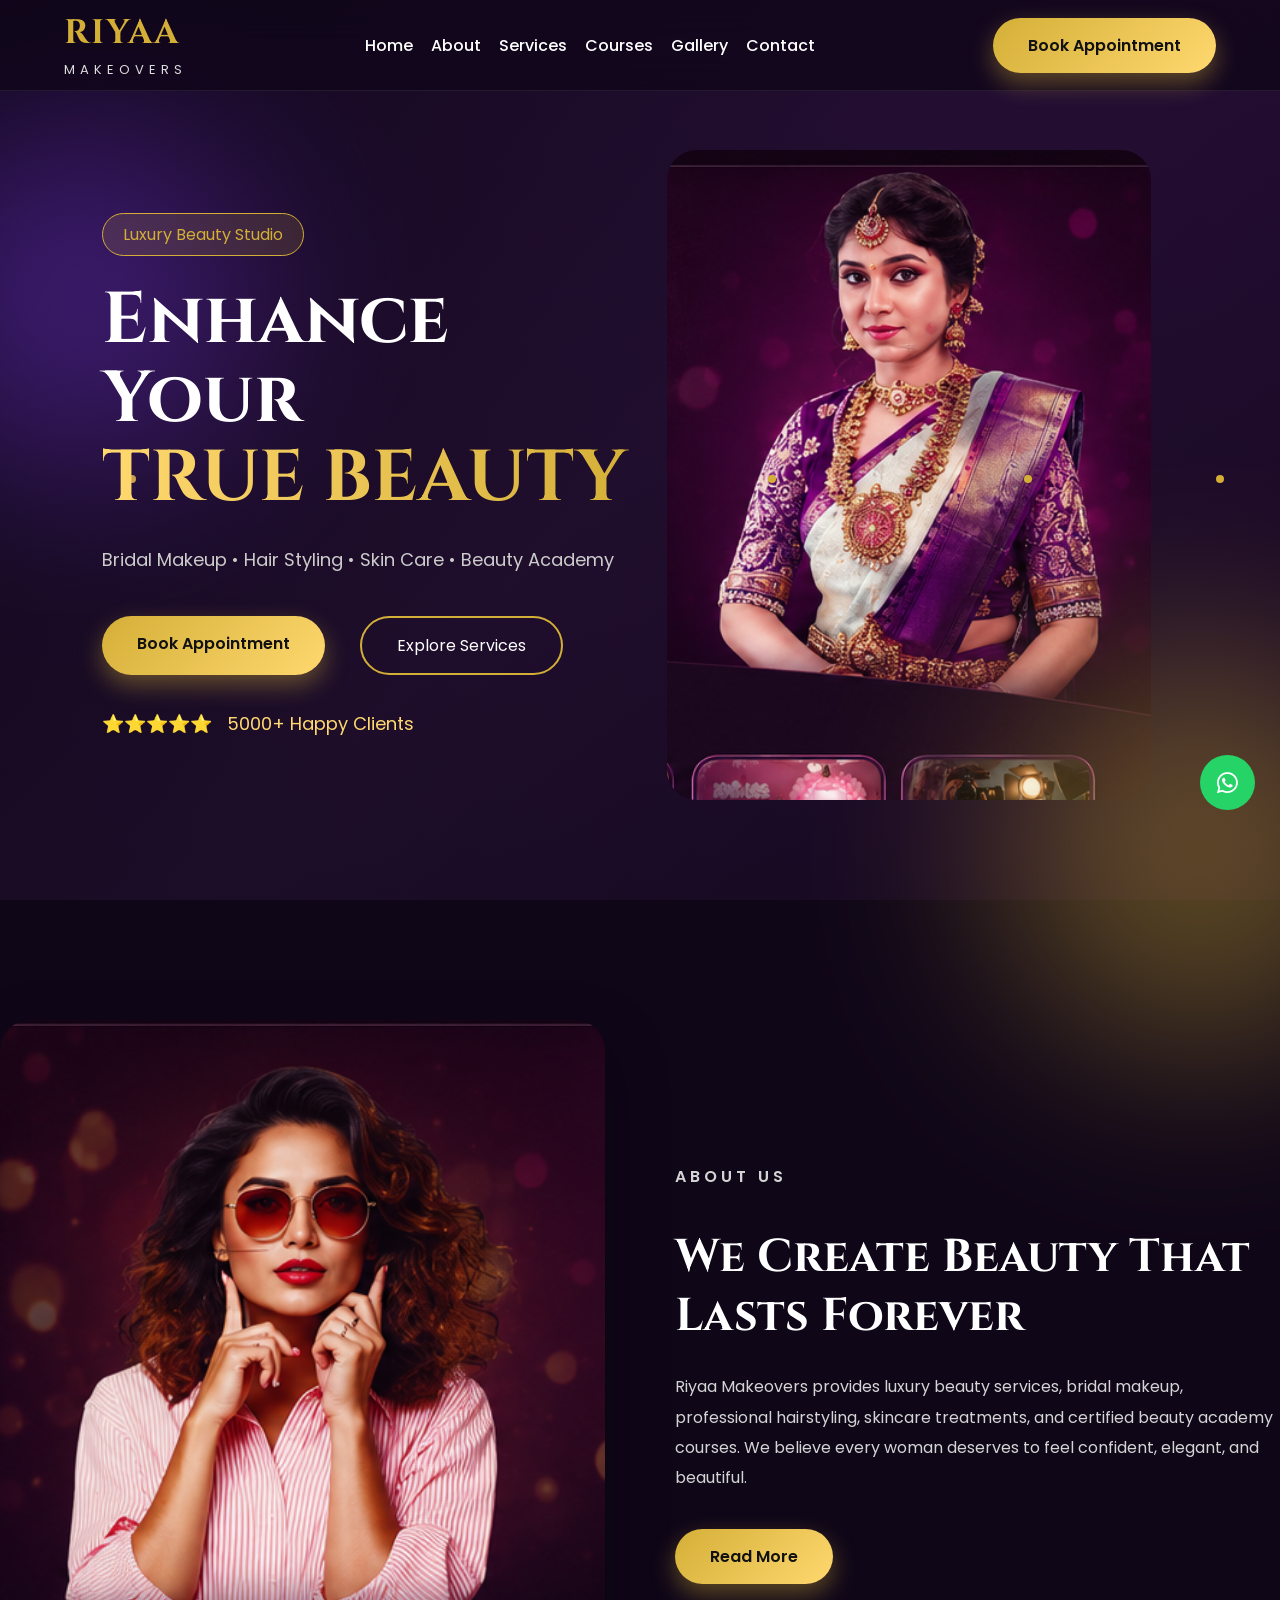
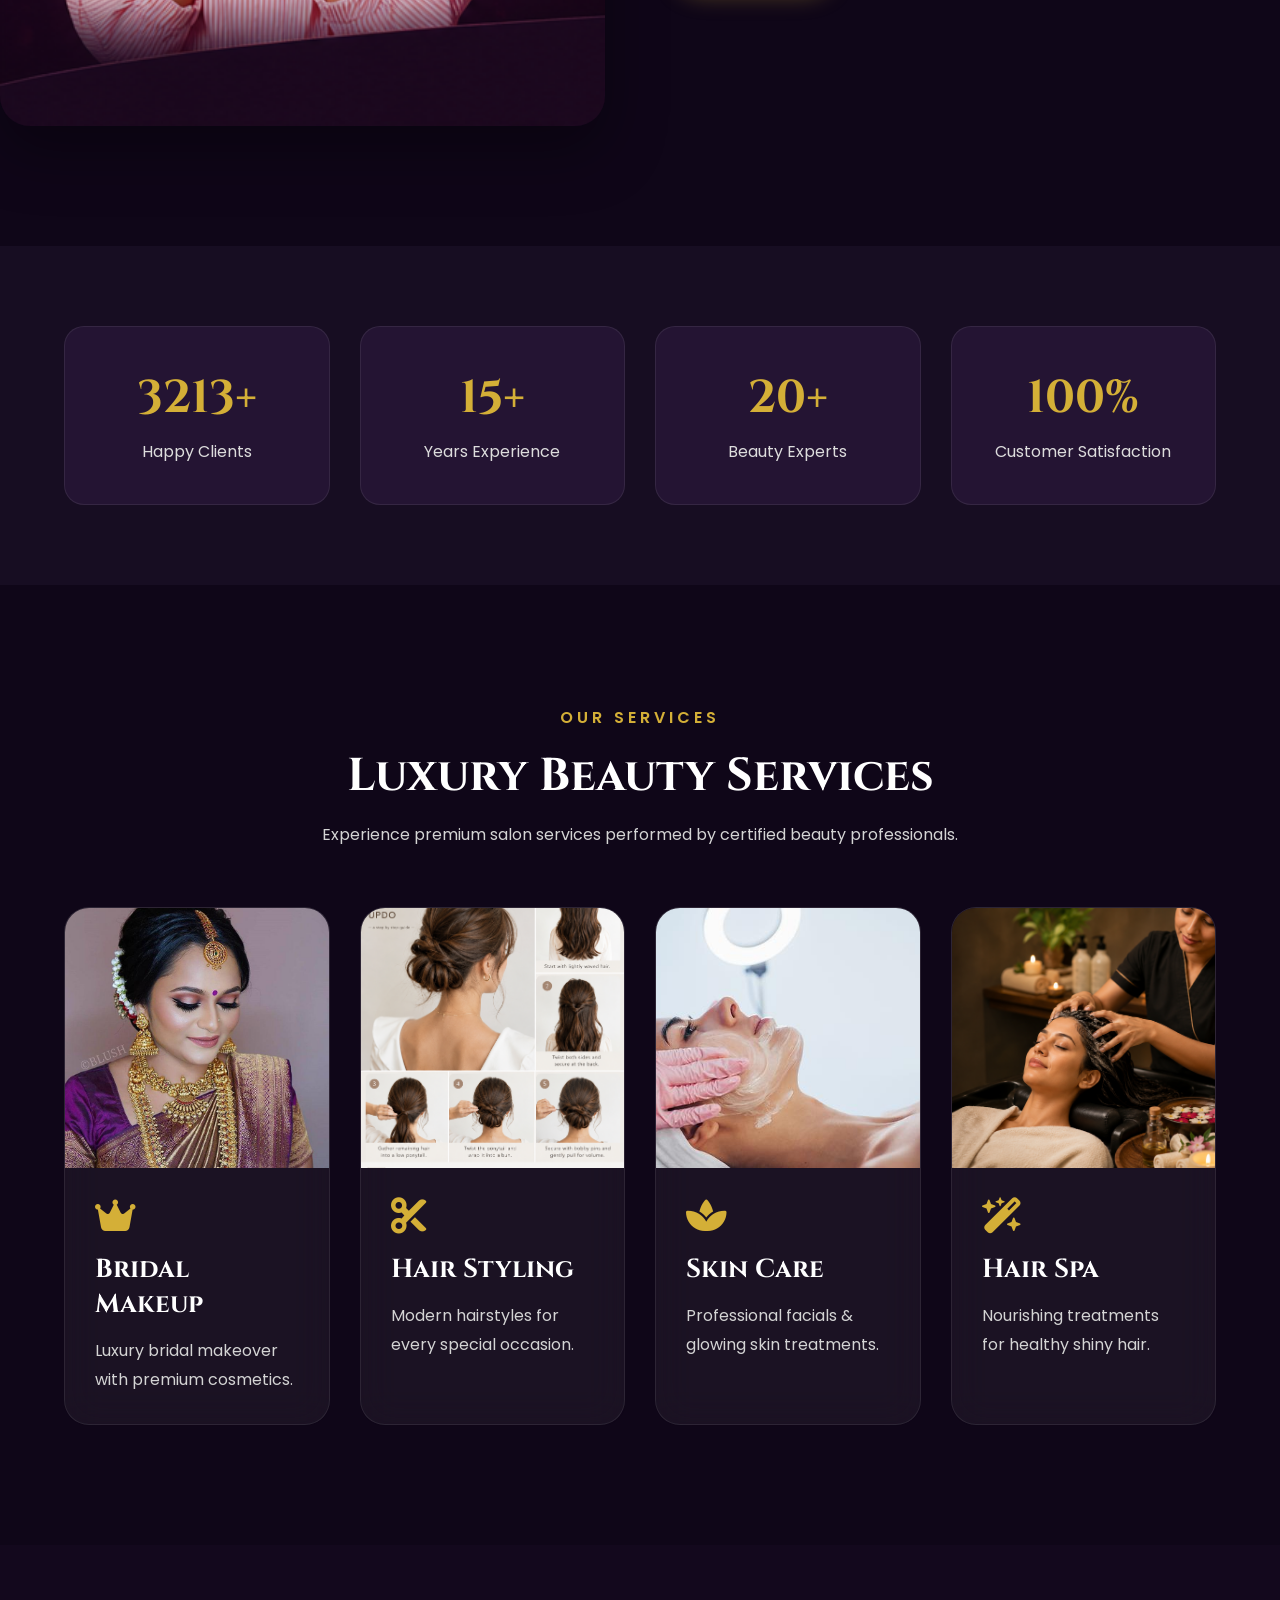
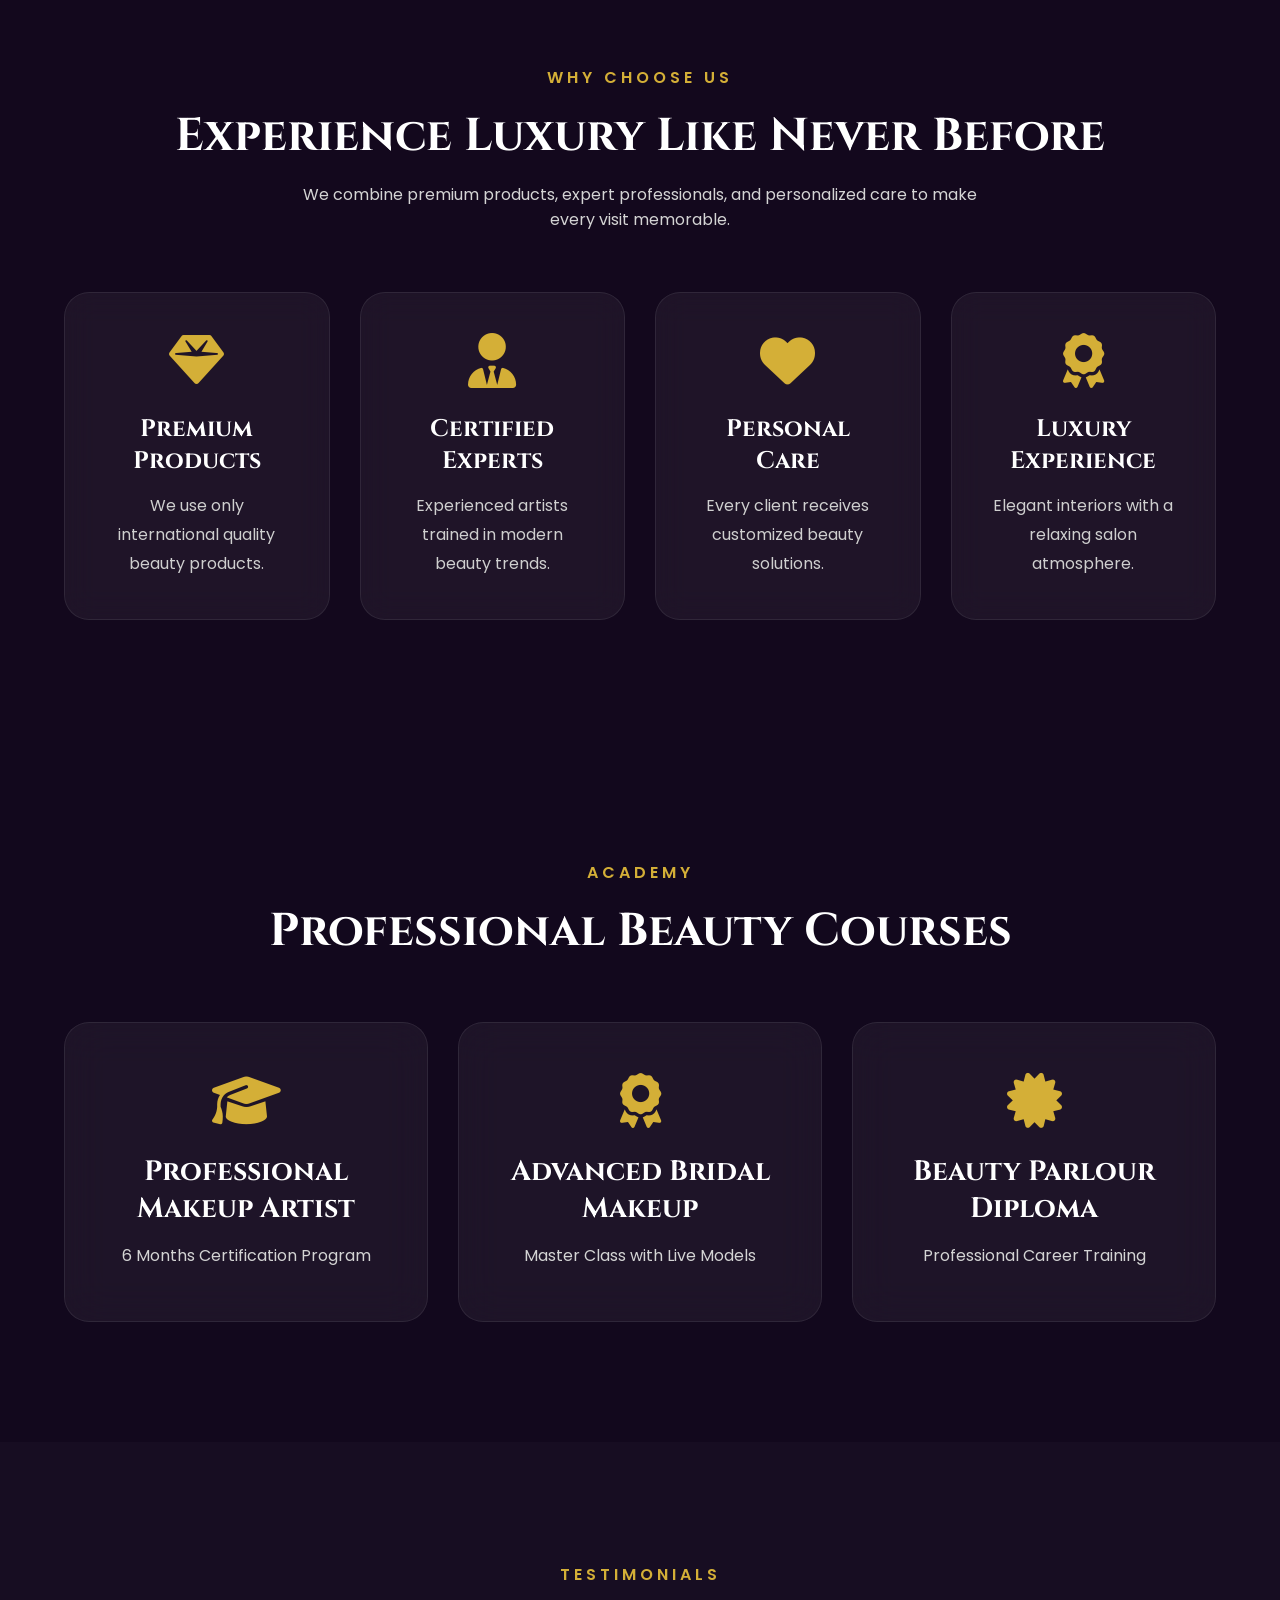
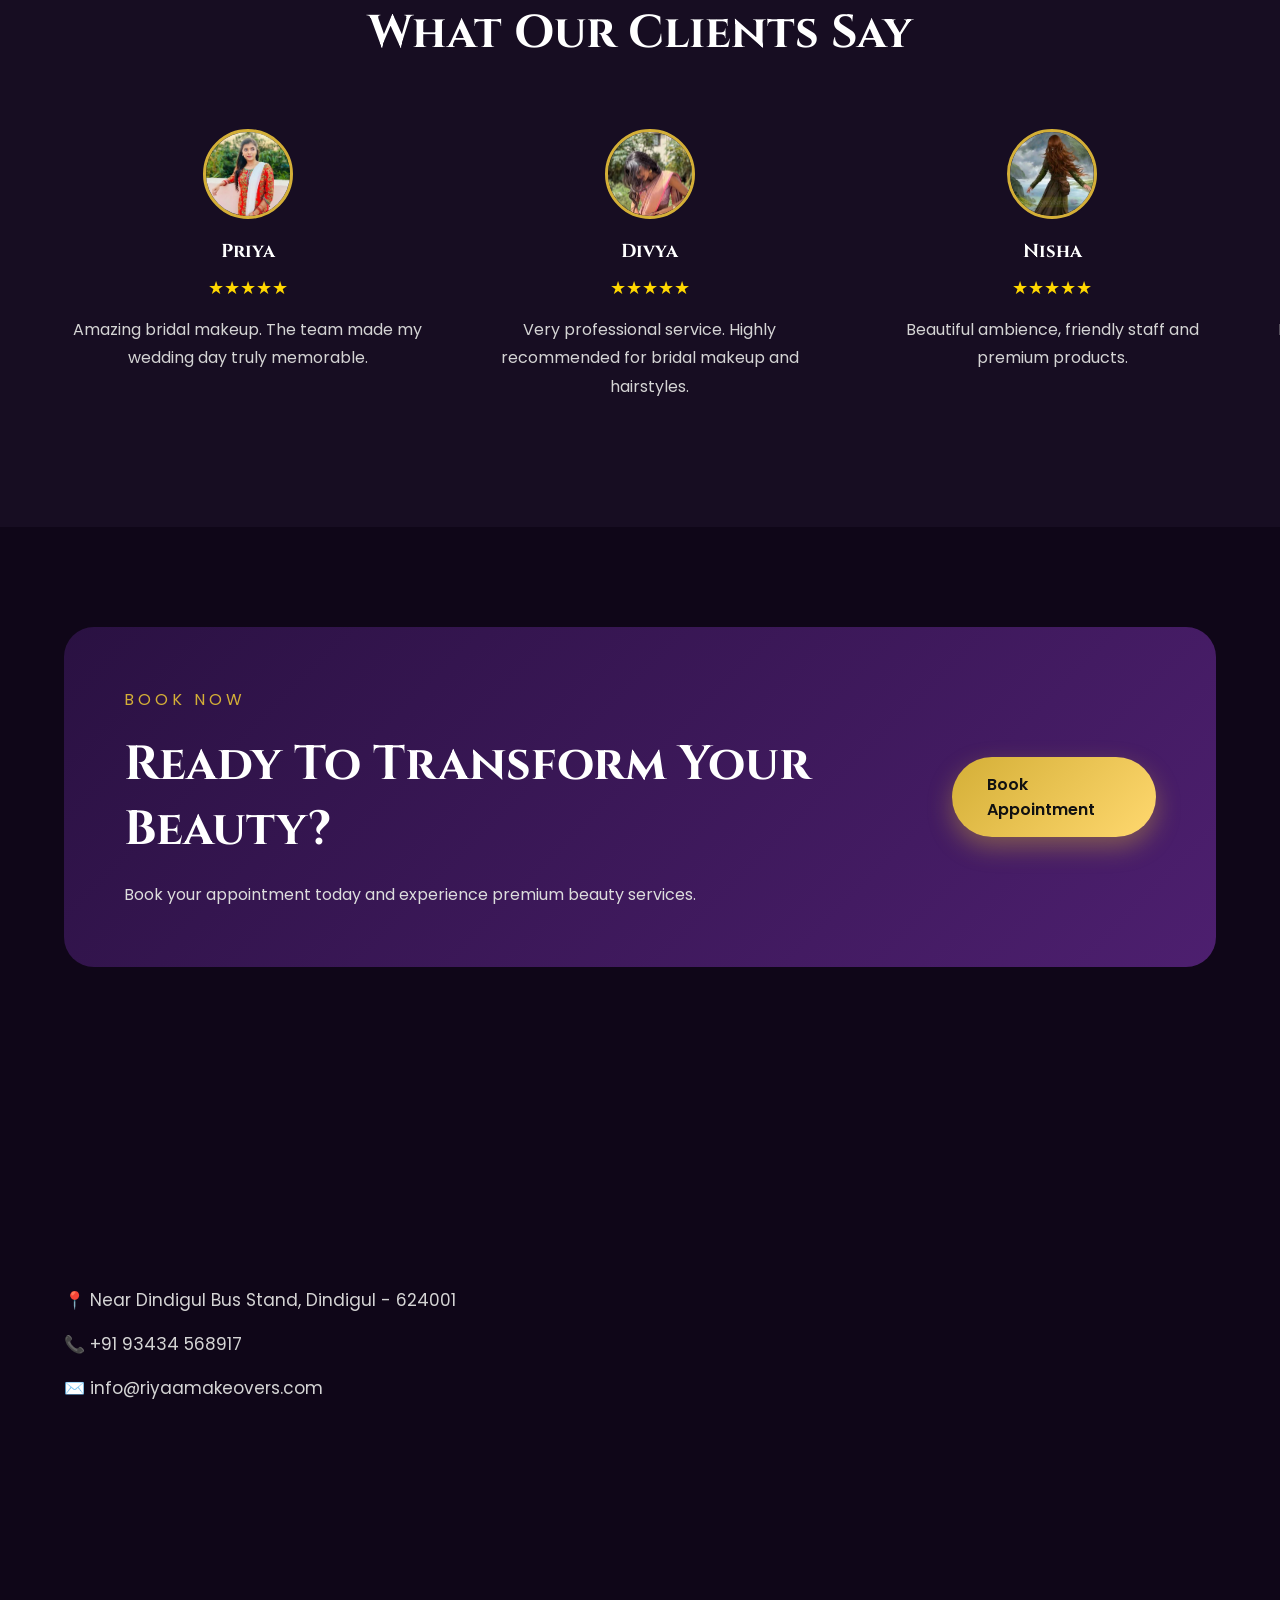
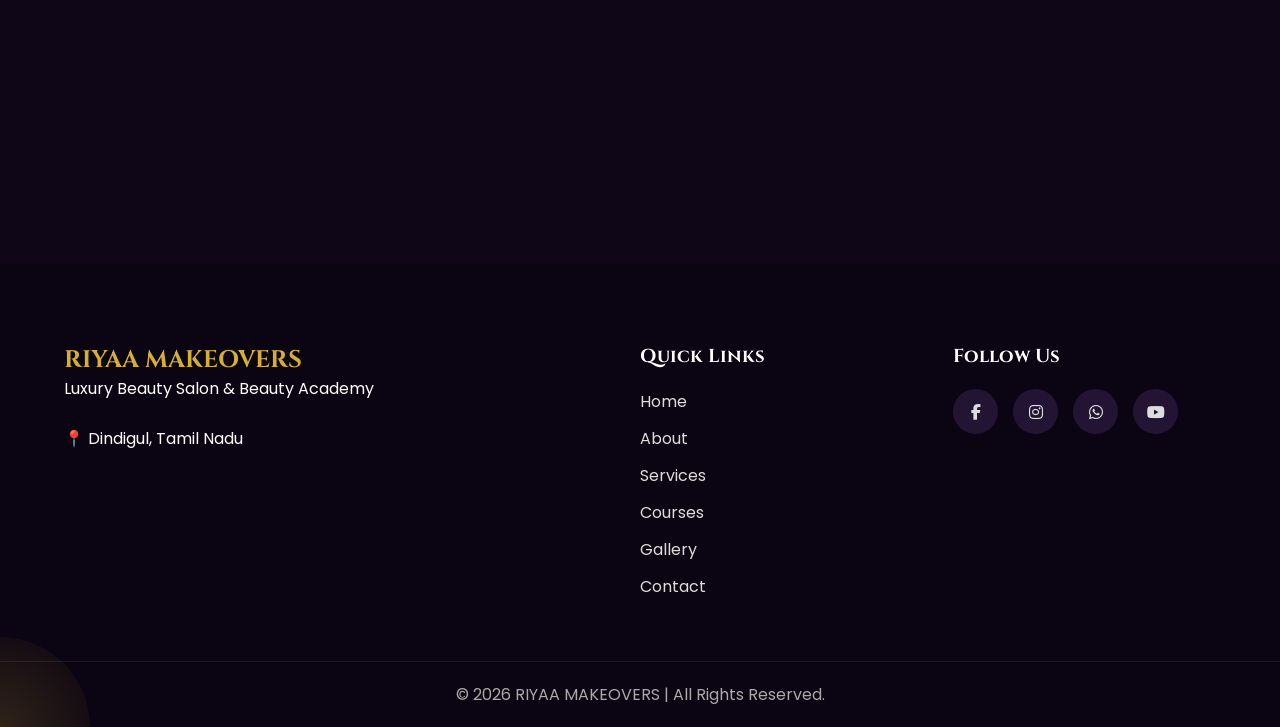
==== commit 7b2b49e4: "Refactor: ui enhancement" ====
--- a/index.html
+++ b/index.html
@@ -73,9 +73,7 @@
 
             </ul>
 
-            <a href="contact.html" class="btn">
-                Book Appointment
-            </a>
+            <a href="#" class="btn book-btn">Book Appointment</a>
 
             <div class="menu-btn">
                 <i class="fa-solid fa-bars"></i>
@@ -87,7 +85,7 @@
 
     <!-- ================= Hero ================= -->
 
-    <section class="hero">
+    <section id="home" class="hero">
 
         <!-- Left Side -->
 
@@ -114,9 +112,7 @@
 
             <div class="hero-buttons">
 
-                <a href="contact.html" class="btn">
-                    Book Appointment
-                </a>
+                <a href="#" class="btn book-btn">Book Appointment</a>
 
                 <a href="services.html" class="btn-outline">
                     Explore Services
@@ -170,7 +166,7 @@
 
     <!-- ================= About Preview ================= -->
 
-    <section class="about-preview container">
+    <section id="about" class="about-preview">
 
         <div class="about-image" data-aos="fade-right">
 
--- a/css/style.css
+++ b/css/style.css
@@ -7,6 +7,13 @@
     padding:0;
     box-sizing:border-box;
     scroll-behavior:smooth;
+}
+
+html, body {
+    width: 100%;
+    overflow-x: hidden;
+    margin: 0;
+    padding: 0;
 }
 
 body{
@@ -246,11 +253,15 @@
 
 .hero{
 
+width: 100%;
+
 min-height:100vh;
 
 display:flex;
 
 justify-content:space-between;
+
+grid-template-columns: 1fr 1fr;
 
 align-items:center;
 
@@ -2011,4 +2022,18 @@
 
 border:none;
 
+}
+
+/* SCROLLBAR */
+
+::-webkit-scrollbar{
+    width: 5px;
+}
+
+::-webkit-scrollbar-thumb{
+    background-color:#D4AF37;
+}
+
+::-webkit-scrollbar-track{
+    background-color: #2a1142;
 }
--- a/css/responsive.css
+++ b/css/responsive.css
@@ -639,4 +639,27 @@
         display: inline-block;
     }
 
+}
+
+/* SERVICES */
+
+@media(max-width:768px){
+
+.filter-buttons{
+    gap:10px;
+}
+
+.filter-btn{
+    padding:10px 18px;
+    font-size:14px;
+}
+
+.service-grid{
+    grid-template-columns:1fr;
+}
+
+.service-item img{
+    height:220px;
+}
+
 }
